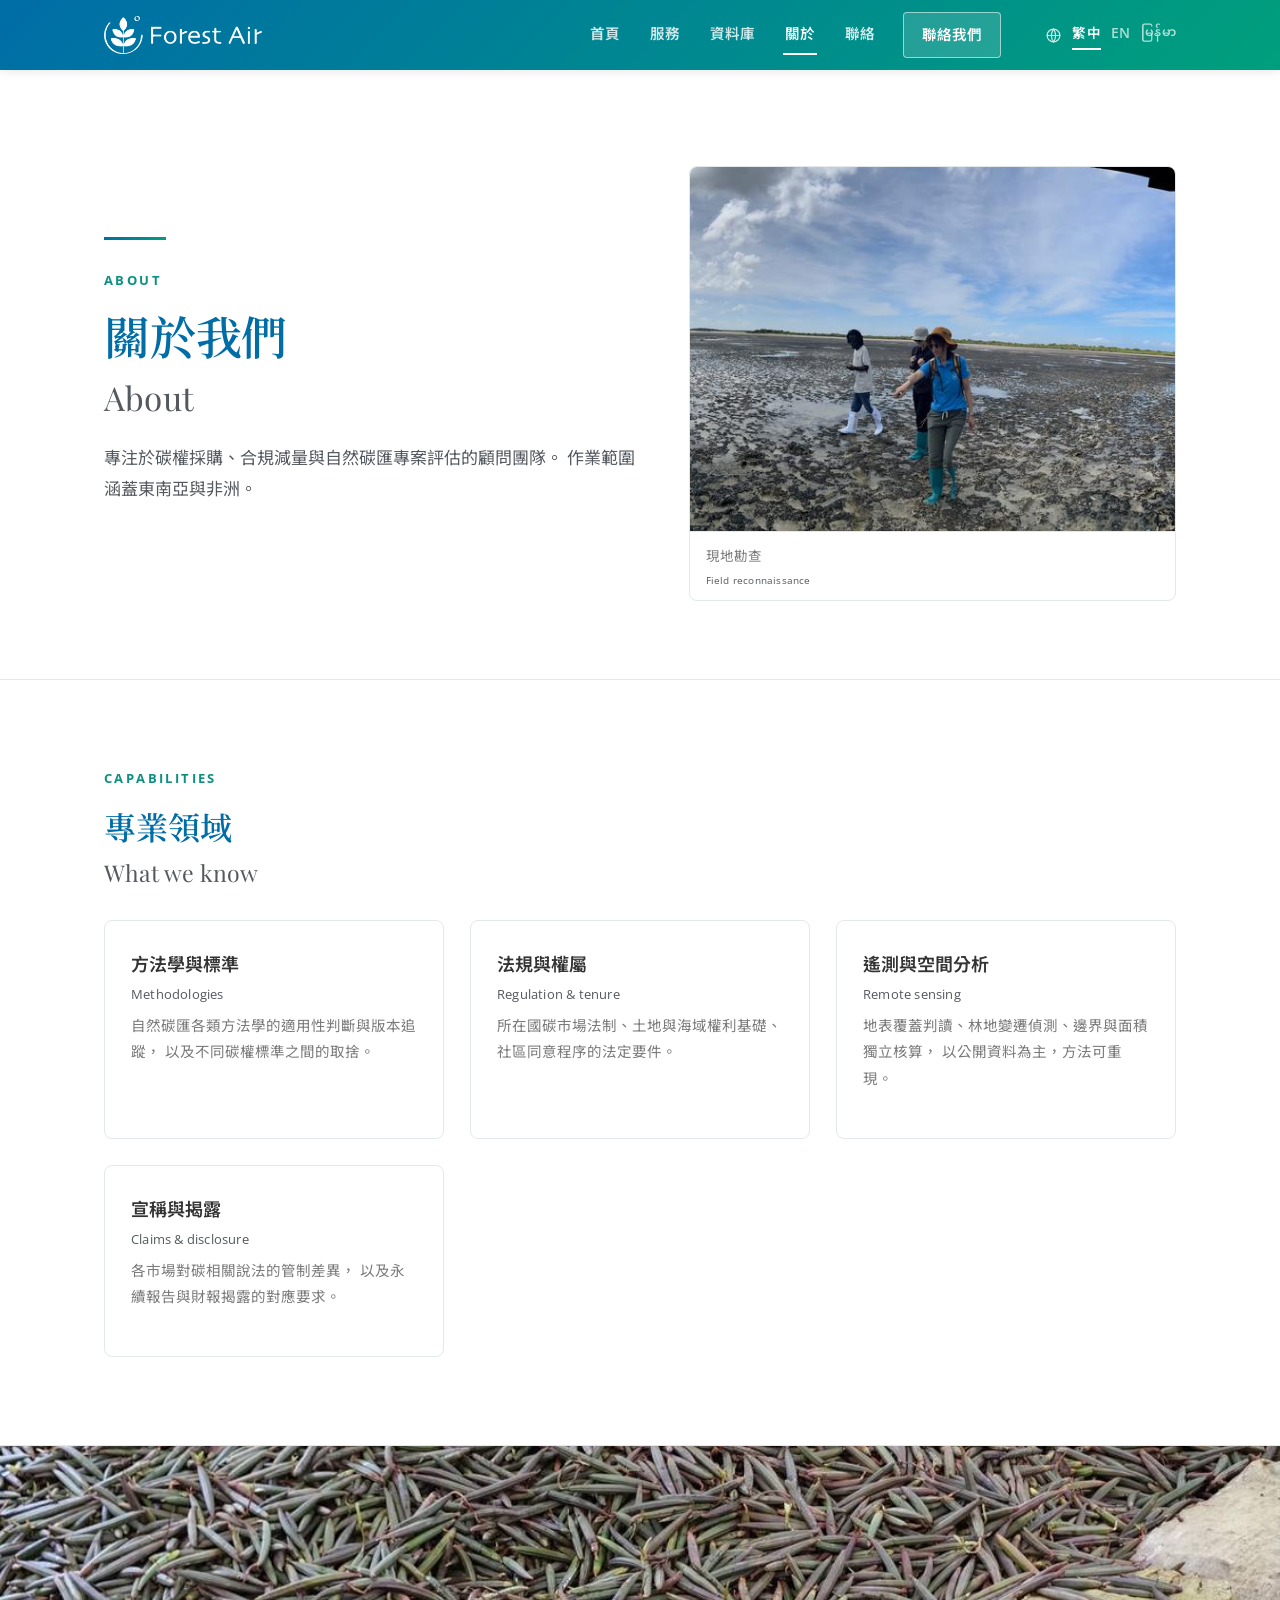
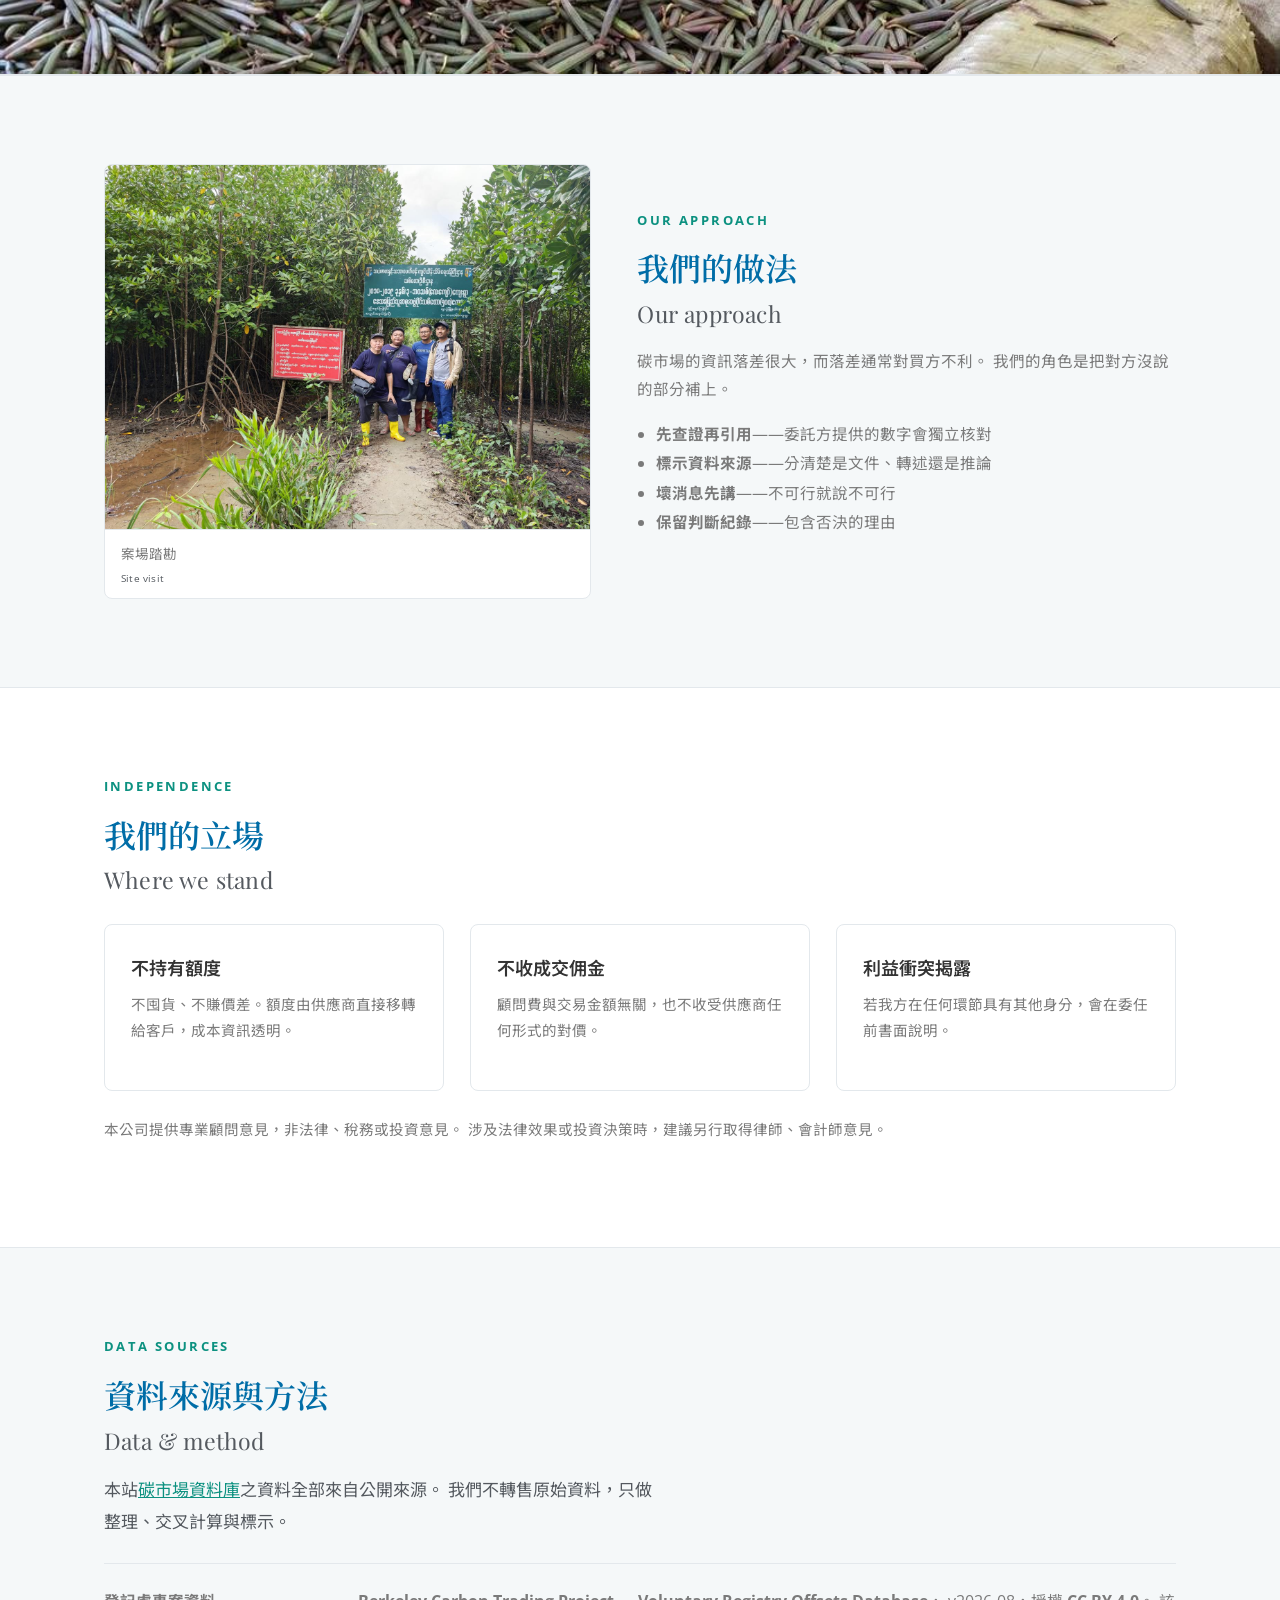
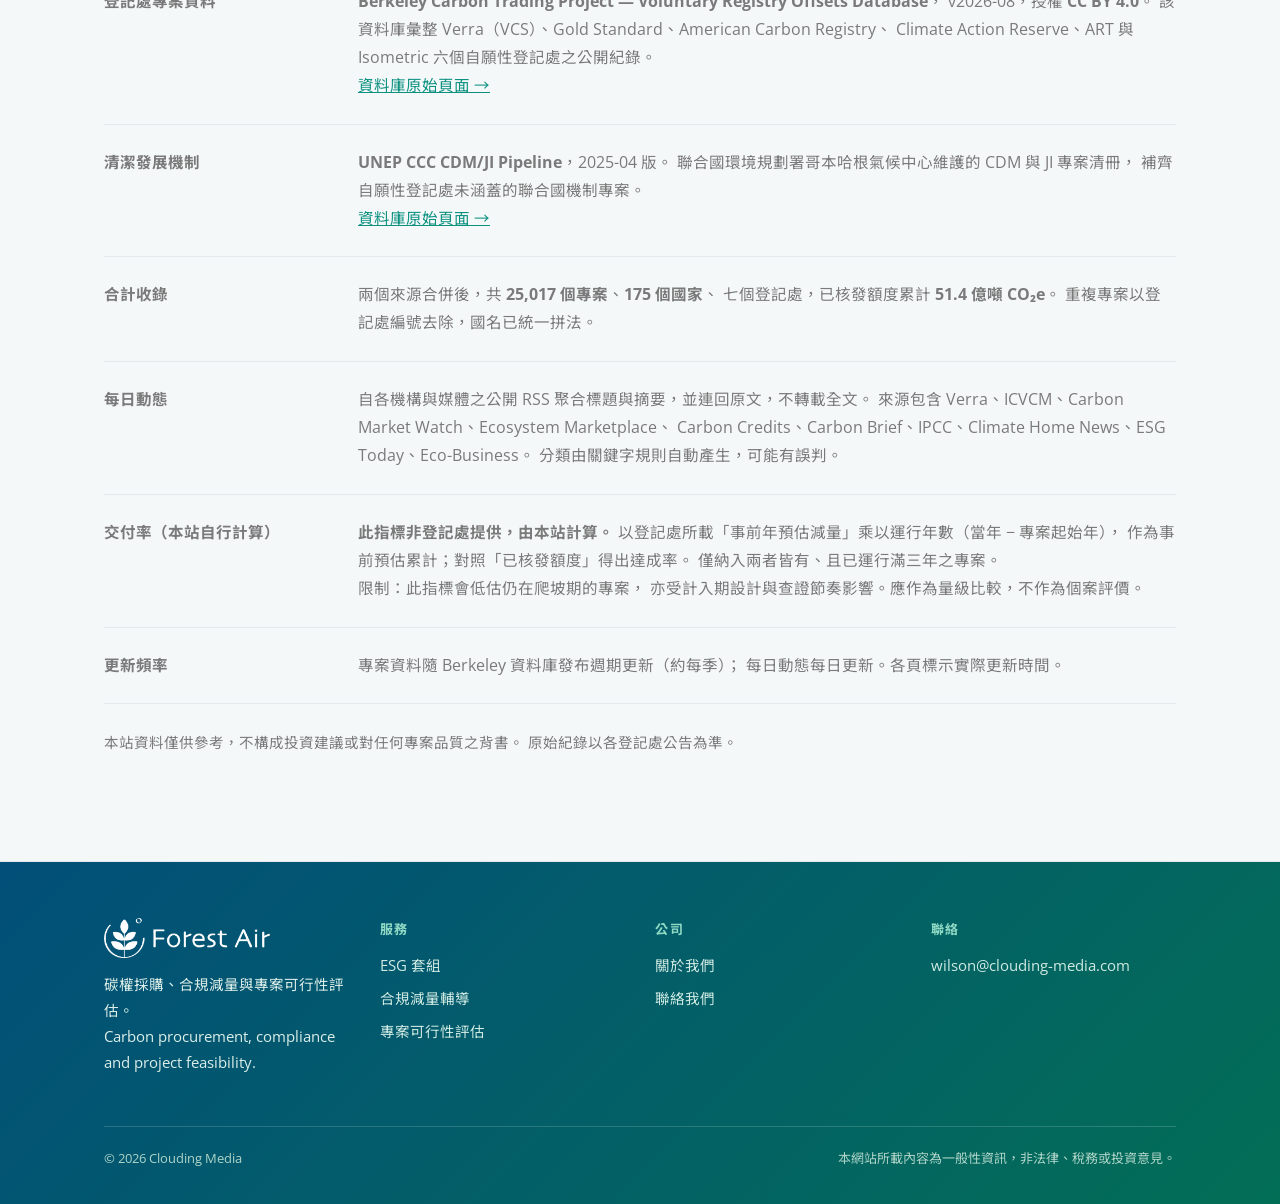
==== about.html @ 7ffb90d6 "靜態頁改為真正的三語，並更正關於頁的過期數字 查核發現：Google 的 .translate.goog 代理實際上沒有翻譯， 只是原樣回傳中文並把 lang 改成 en。原本那顆「翻譯整頁內容」 按" ====
<!DOCTYPE html>
<html lang="zh-Hant">
<head>
<meta charset="utf-8">
<meta name="viewport" content="width=device-width,initial-scale=1">
<title>關於｜Clouding Media</title>
<meta name="description" content="專注於碳權採購、合規減量與自然碳匯專案評估的顧問團隊。">
<link rel="preconnect" href="https://fonts.googleapis.com">
<link rel="preconnect" href="https://fonts.gstatic.com" crossorigin>
<link rel="stylesheet" href="https://fonts.googleapis.com/css2?family=Noto+Sans+Myanmar:wght@400;600;700&family=Playfair+Display:wght@500;600;700&family=Open+Sans:wght@400;600;700&family=Noto+Sans+TC:wght@400;500;700&family=Noto+Serif+TC:wght@600;700&display=swap">
<link rel="icon" href="images/favicon.ico" sizes="any">
<link rel="icon" type="image/png" href="images/icon-32.png" sizes="32x32">
<link rel="apple-touch-icon" href="images/icon-180.png">
<link rel="stylesheet" href="styles.css?v=20261012b">
<script src="pages-i18n.js?v=20261012b"></script>
<script src="lang.js?v=20261012b" defer></script>
</head>
<body>

<header>
<div class="wrap">
  <nav class="nav" id="nav">
    <a class="brand" href="index.html"><img src="images/logo-lockup-white.png" alt="FOREST AIR"></a>
    <button class="burger" onclick="document.getElementById('nav').classList.toggle('open')">選單</button>
    <span class="sp"></span>
    <a class="lk" href="index.html">首頁</a>
    <a class="lk" href="services.html">服務</a>
    <a class="lk" href="data.html">資料庫</a>
    <a class="lk on" href="about.html">關於</a>
    <a class="lk" href="contact.html">聯絡</a>
    <a class="cta" href="contact.html">聯絡我們</a>
    <span class="langbar" id="langbar"></span>
  </nav>
</div>
</header>

<div class="hero">
<div class="wrap">
  <div class="split">
    <div>
      <div class="rule"></div>
      <div class="eyebrow">About</div>
      <h1>關於我們<span class="en">About</span></h1>
      <p class="lead">專注於碳權採購、合規減量與自然碳匯專案評估的顧問團隊。
        作業範圍涵蓋東南亞與非洲。</p>
    </div>
    <figure class="figure">
      <img class="ratio-4x3" src="images/tidal-survey.jpg" alt="潮間帶現地勘查">
      <figcaption>現地勘查<span class="en">Field reconnaissance</span></figcaption>
    </figure>
  </div>
</div>
</div>

<section>
<div class="wrap">
  <div class="eyebrow">Capabilities</div>
  <h2>專業領域<span class="en">What we know</span></h2>

  <div class="grid g2" style="margin-top:30px">
    <div class="card">
      <h3>方法學與標準<span class="en">Methodologies</span></h3>
      <p class="small muted">自然碳匯各類方法學的適用性判斷與版本追蹤，
        以及不同碳權標準之間的取捨。</p>
    </div>
    <div class="card">
      <h3>法規與權屬<span class="en">Regulation &amp; tenure</span></h3>
      <p class="small muted">所在國碳市場法制、土地與海域權利基礎、
        社區同意程序的法定要件。</p>
    </div>
    <div class="card">
      <h3>遙測與空間分析<span class="en">Remote sensing</span></h3>
      <p class="small muted">地表覆蓋判讀、林地變遷偵測、邊界與面積獨立核算，
        以公開資料為主，方法可重現。</p>
    </div>
    <div class="card">
      <h3>宣稱與揭露<span class="en">Claims &amp; disclosure</span></h3>
      <p class="small muted">各市場對碳相關說法的管制差異，
        以及永續報告與財報揭露的對應要求。</p>
    </div>
  </div>
</div>
</section>

<div class="band"><img src="images/drying.jpg" alt="種苗整理"></div>

<section class="alt">
<div class="wrap">
  <div class="split rev">
    <figure class="figure">
      <img class="ratio-4x3" src="images/site-team.jpg" alt="案場踏勘">
      <figcaption>案場踏勘<span class="en">Site visit</span></figcaption>
    </figure>
    <div>
      <div class="eyebrow">Our approach</div>
      <h2>我們的做法<span class="en">Our approach</span></h2>
      <p>碳市場的資訊落差很大，而落差通常對買方不利。
        我們的角色是把對方沒說的部分補上。</p>
      <ul style="color:var(--muted);font-size:15.5px;padding-left:19px;line-height:1.9">
        <li><b>先查證再引用</b>——委託方提供的數字會獨立核對</li>
        <li><b>標示資料來源</b>——分清楚是文件、轉述還是推論</li>
        <li><b>壞消息先講</b>——不可行就說不可行</li>
        <li><b>保留判斷紀錄</b>——包含否決的理由</li>
      </ul>
    </div>
  </div>
</div>
</section>

<section>
<div class="wrap">
  <div class="eyebrow">Independence</div>
  <h2>我們的立場<span class="en">Where we stand</span></h2>
  <div class="grid g3" style="margin-top:26px">
    <div class="card">
      <h3>不持有額度</h3>
      <p class="small muted">不囤貨、不賺價差。額度由供應商直接移轉給客戶，成本資訊透明。</p>
    </div>
    <div class="card">
      <h3>不收成交佣金</h3>
      <p class="small muted">顧問費與交易金額無關，也不收受供應商任何形式的對價。</p>
    </div>
    <div class="card">
      <h3>利益衝突揭露</h3>
      <p class="small muted">若我方在任何環節具有其他身分，會在委任前書面說明。</p>
    </div>
  </div>

  <p class="small muted" style="margin-top:26px">
    本公司提供專業顧問意見，非法律、稅務或投資意見。
    涉及法律效果或投資決策時，建議另行取得律師、會計師意見。</p>
</div>
</section>

<section class="alt">
<div class="wrap">
  <div class="eyebrow">Data sources</div>
  <h2>資料來源與方法<span class="en">Data &amp; method</span></h2>
  <p class="lead">本站<a href="data.html" style="color:var(--accent)">碳市場資料庫</a>之資料全部來自公開來源。
    我們不轉售原始資料，只做整理、交叉計算與標示。</p>

  <div class="rows">
    <div class="row">
      <div class="t">登記處專案資料</div>
      <div class="d">
        <strong>Berkeley Carbon Trading Project — Voluntary Registry Offsets Database</strong>，
        v2026-08，授權 <strong>CC BY 4.0</strong>。
        該資料庫彙整 Verra（VCS）、Gold Standard、American Carbon Registry、
        Climate Action Reserve、ART 與 Isometric 六個自願性登記處之公開紀錄。
        <br><a href="https://gspp.berkeley.edu/research-and-impact/centers/cepp/projects/berkeley-carbon-trading-project/offsets-database"
          target="_blank" rel="noopener" style="color:var(--accent)">資料庫原始頁面 →</a>
      </div>
    </div>
    <div class="row">
      <div class="t">清潔發展機制</div>
      <div class="d">
        <strong>UNEP CCC CDM/JI Pipeline</strong>，2025-04 版。
        聯合國環境規劃署哥本哈根氣候中心維護的 CDM 與 JI 專案清冊，
        補齊自願性登記處未涵蓋的聯合國機制專案。
        <br><a href="https://unepccc.org/cdm-ji-pipeline/"
          target="_blank" rel="noopener" style="color:var(--accent)">資料庫原始頁面 →</a>
      </div>
    </div>
    <div class="row">
      <div class="t">合計收錄</div>
      <div class="d">
        兩個來源合併後，共 <strong>25,017 個專案</strong>、<strong>175 個國家</strong>、
        七個登記處，已核發額度累計 <strong>51.4 億噸 CO₂e</strong>。
        重複專案以登記處編號去除，國名已統一拼法。
      </div>
    </div>
    <div class="row">
      <div class="t">每日動態</div>
      <div class="d">
        自各機構與媒體之公開 RSS 聚合標題與摘要，並連回原文，不轉載全文。
        來源包含 Verra、ICVCM、Carbon Market Watch、Ecosystem Marketplace、
        Carbon Credits、Carbon Brief、IPCC、Climate Home News、ESG Today、Eco-Business。
        分類由關鍵字規則自動產生，可能有誤判。
      </div>
    </div>
    <div class="row">
      <div class="t">交付率（本站自行計算）</div>
      <div class="d">
        <strong>此指標非登記處提供，由本站計算。</strong>
        以登記處所載「事前年預估減量」乘以運行年數（當年 − 專案起始年），
        作為事前預估累計；對照「已核發額度」得出達成率。
        僅納入兩者皆有、且已運行滿三年之專案。
        <br><span class="muted">限制：此指標會低估仍在爬坡期的專案，
        亦受計入期設計與查證節奏影響。應作為量級比較，不作為個案評價。</span>
      </div>
    </div>
    <div class="row">
      <div class="t">更新頻率</div>
      <div class="d">
        專案資料隨 Berkeley 資料庫發布週期更新（約每季）；
        每日動態每日更新。各頁標示實際更新時間。
      </div>
    </div>
  </div>

  <p class="small muted" style="margin-top:26px">
    本站資料僅供參考，不構成投資建議或對任何專案品質之背書。
    原始紀錄以各登記處公告為準。
  </p>
</div>
</section>

<footer>
<div class="wrap">
  <div class="ft">
    <div>
      <img class="ftlogo" src="images/logo-lockup-white.png" alt="FOREST AIR">
      <p>碳權採購、合規減量與專案可行性評估。<br>
        <span class="small">Carbon procurement, compliance and project feasibility.</span></p>
    </div>
    <div>
      <h4>服務</h4>
      <ul>
        <li><a href="services.html#esg">ESG 套組</a></li>
        <li><a href="services.html#compliance">合規減量輔導</a></li>
        <li><a href="services.html#feasibility">專案可行性評估</a></li>
      </ul>
    </div>
    <div>
      <h4>公司</h4>
      <ul>
        <li><a href="about.html">關於我們</a></li>
        <li><a href="contact.html">聯絡我們</a></li>
      </ul>
    </div>
    <div>
      <h4>聯絡</h4>
      <ul><li><a href="mailto:wilson@clouding-media.com">wilson@clouding-media.com</a></li></ul>
    </div>
  </div>
  <div class="copy">
    <span>© 2026 Clouding Media</span><span class="sp"></span>
    <span>本網站所載內容為一般性資訊，非法律、稅務或投資意見。</span>
  </div>
</div>
</footer>

</body>
</html>
---- styles.css ----
/* Clouding Media — 碳權與永續顧問
   視覺與 afallo2.com 對齊：#006DA7 藍 → #009F7C 綠的 135° 漸層、
   Playfair Display 標題、Open Sans ＋ 思源黑體內文。 */

:root{
  --brand:#006DA7;        /* 主色・標題與連結 */
  --brand2:#009F7C;       /* 漸層終點 */
  --grad:linear-gradient(135deg,#006DA7 0%,#009F7C 100%);
  --grad-dk:linear-gradient(135deg,#024f79 0%,#036e56 100%);
  --accent:#0C9180;       /* 輔色・眉標與線條 */
  --accent-soft:#e8f4f1;
  --ink:#333333;          /* 小標與數據 */
  --navy:#006DA7;         /* 沿用舊名，指向主色 */
  --muted:#7A7A7A;        /* 內文 */
  --sec:#54595F;
  --paper:#ffffff;
  --sand:#f5f8f9;
  --line:#e3e8ec;
  --warn:#9a6a1b;
  --warn-soft:#fdf6e6;
  --max:1120px;
  --serif:"Playfair Display","Noto Serif TC","Songti TC",Georgia,serif;
  --sans:"Open Sans","Noto Sans TC","PingFang TC","Microsoft JhengHei",system-ui,-apple-system,sans-serif;
}
@media (prefers-color-scheme:dark){
  :root:not([data-theme="light"]){
    --brand:#5bb5e0; --brand2:#4fc9a6; --accent:#5fc3b0; --accent-soft:#12302b;
    --ink:#e9eef3; --navy:#5bb5e0; --muted:#9aa7b1; --sec:#b4bcc3;
    --paper:#111820; --sand:#0c1117; --line:#253040;
    --warn:#d4a44a; --warn-soft:#2a2213;
  }
}
*{box-sizing:border-box}
html{scroll-behavior:smooth}
body{
  margin:0; background:var(--paper); color:var(--muted);
  font-family:var(--sans); font-size:15.5px; line-height:1.8;
  -webkit-font-smoothing:antialiased;
}
.wrap{max-width:var(--max);margin:0 auto;padding:0 24px}
a{color:inherit}

/* ── 頁首 ── */
header{
  position:sticky;top:0;z-index:50;background:var(--grad);
  box-shadow:0 1px 10px rgba(0,0,0,.10);
}
.nav{display:flex;align-items:center;gap:26px;height:70px}
/* 只有間隔元件可伸縮，其餘不得被擠壓 */
.nav>*{flex:0 0 auto}
.nav .sp{flex:1 1 0;min-width:0}
.brand{display:inline-flex;align-items:center;gap:9px;
  font-family:var(--serif);font-size:20px;font-weight:600;letter-spacing:1.2px;
  text-decoration:none;color:#fff;white-space:nowrap}
.brand img{height:38px;width:auto;display:block}
@media(max-width:480px){.brand img{height:32px}}
.ftlogo{height:40px;width:auto;display:block;margin-bottom:14px}
.brand span{color:#9ff0d8}
.nav a.lk{text-decoration:none;color:rgba(255,255,255,.82);font-size:14.5px;font-weight:600;
  padding:6px 2px;border-bottom:2px solid transparent;white-space:nowrap}
.nav a.lk:hover,.nav a.lk.on{color:#fff;border-bottom-color:#fff}
.cta{display:inline-block;background:var(--grad);border:1px solid transparent;
  color:#fff!important;text-decoration:none;
  padding:9px 18px;border-radius:4px;font-size:14.5px;font-weight:600;white-space:nowrap}
.cta:hover{filter:brightness(1.1)}
/* 頁首內的 CTA 疊在漸層上，改白色外框 */
header .cta{background:rgba(255,255,255,.14);border-color:rgba(255,255,255,.55)}
header .cta:hover{background:#fff;color:var(--brand)!important;border-color:#fff;filter:none}
/* ── 語系 ── */
html[lang="en"] .en{display:none}       /* 英文版主文已是英文，副標會重複 */
html[lang="my"] body,html[lang="my"] h1,html[lang="my"] h2,html[lang="my"] h3{
  font-family:"Noto Sans Myanmar","Myanmar Text","Padauk",var(--sans);line-height:1.95}
html[lang="my"] .lead{line-height:2}

/* ── 語系切換（全站共用） ── */
.langbar{display:inline-flex;align-items:center;gap:10px;margin-left:18px;color:#fff}
.langbar svg{width:17px;height:17px;opacity:.8;flex:0 0 auto}
.langbar button{background:none;border:none;padding:3px 0;cursor:pointer;
  font-family:var(--sans);font-size:13.5px;font-weight:600;letter-spacing:.4px;
  color:rgba(255,255,255,.68);line-height:1.6;border-bottom:2px solid transparent}
.langbar button:hover{color:#fff}
.langbar button.on{color:#fff;border-bottom-color:#fff}
.langbar button[lang="my"]{font-family:"Noto Sans Myanmar","Myanmar Text","Padauk",var(--sans);
  font-size:12.5px;line-height:1.9}
@media(max-width:900px){
  .nav.open .langbar{width:100%;margin:12px 0 0;padding-top:12px;
    border-top:1px solid rgba(255,255,255,.22)}
  .nav:not(.open) .langbar{display:none}
}
.burger{display:none;background:none;border:1px solid rgba(255,255,255,.5);border-radius:4px;
  padding:7px 10px;cursor:pointer;color:#fff;font-size:15px}
@media(max-width:900px){
  .nav .lk,.nav .cta{display:none}
  .burger{display:block}
  .nav.open{height:auto;flex-wrap:wrap;padding-bottom:16px}
  .nav.open .lk,.nav.open .cta{display:block;width:100%;padding:11px 0;border-bottom:1px solid rgba(255,255,255,.22)}
  .nav.open .cta{text-align:center;border-radius:4px;margin-top:10px;border:none}
}

/* ── 區塊 ── */
section{padding:88px 0}
section.tight{padding:60px 0}
section.alt{background:var(--sand);border-block:1px solid var(--line)}
.eyebrow{font-size:12.5px;letter-spacing:2.4px;text-transform:uppercase;
  color:var(--accent);font-weight:700;margin-bottom:14px}
h1{font-family:var(--serif);font-size:clamp(29px,4.6vw,46px);line-height:1.32;color:var(--brand);
  margin:0 0 18px;font-weight:600;letter-spacing:-.2px}
h2{font-family:var(--serif);font-size:clamp(23px,3.2vw,32px);line-height:1.4;color:var(--brand);
  margin:0 0 16px;font-weight:600}
h3{font-size:18px;margin:0 0 9px;font-weight:600;line-height:1.55;color:var(--ink)}
.lead{font-size:17px;color:var(--sec);max-width:56ch;margin:0 0 26px;line-height:1.85}
.en{display:block;font-size:.72em;color:var(--sec);font-weight:400;
  letter-spacing:.2px;margin-top:5px;line-height:1.55}
p{margin:0 0 16px}
.muted{color:var(--muted)}
.small{font-size:14.5px}

/* ── 首屏 ── */
.hero{padding:96px 0 78px;background:var(--paper);border-bottom:1px solid var(--line)}
.hero .rule{width:62px;height:3px;background:var(--grad);margin:0 0 30px}
.hero-actions{display:flex;gap:12px;flex-wrap:wrap;margin-top:8px}
.btn2{display:inline-block;text-decoration:none;padding:9px 18px;border-radius:4px;
  border:1px solid var(--line);font-size:14.5px;font-weight:600;color:var(--sec)}
.btn2:hover{border-color:var(--brand);color:var(--brand)}

/* ── 格線 ── */
.grid{display:grid;gap:26px}
.g2{grid-template-columns:repeat(auto-fit,minmax(300px,1fr))}
.g3{grid-template-columns:repeat(auto-fit,minmax(272px,1fr))}
.g4{grid-template-columns:repeat(auto-fit,minmax(210px,1fr))}

.card{background:var(--paper);border:1px solid var(--line);border-radius:8px;padding:30px 26px;
  transition:box-shadow .18s,border-color .18s}
.card:hover{box-shadow:0 4px 18px rgba(0,109,167,.09);border-color:#cfe0e9}
section.alt .card{background:var(--paper)}
.card .no{font-family:var(--serif);font-size:13px;color:var(--brand);
  font-weight:700;letter-spacing:1.4px;margin-bottom:10px}
.card ul{margin:14px 0 0;padding-left:19px;font-size:15px;color:var(--muted)}
.card ul li{margin-bottom:7px}

.stat{border-left:3px solid var(--brand);padding-left:18px}
.stat .v{font-family:var(--serif);font-size:30px;font-weight:600;line-height:1.2;color:var(--brand)}
.stat .k{font-size:14px;color:var(--muted);margin-top:4px}

/* ── 清單 ── */
.rows{border-top:1px solid var(--line)}
.row{display:grid;grid-template-columns:minmax(150px,230px) 1fr;gap:24px;
  padding:24px 0;border-bottom:1px solid var(--line)}
@media(max-width:700px){.row{grid-template-columns:1fr;gap:8px}}
.row .t{font-weight:700}
.row .d{color:var(--muted);font-size:15.5px}

/* ── 引言／原則 ── */
.quote{border-left:3px solid var(--accent);padding:4px 0 4px 22px;color:var(--sec);
  font-family:var(--serif);font-size:20px;line-height:1.75;max-width:62ch}
.notebox{background:var(--warn-soft);border-left:3px solid var(--warn);
  padding:18px 22px;border-radius:0 6px 6px 0;font-size:15.5px}

/* ── 頁尾 ── */
footer{background:var(--grad-dk);color:#fff;padding:56px 0 34px;margin-top:0}
footer a{color:#cfeae2;text-decoration:none}
footer a:hover{color:#fff;text-decoration:underline}
footer .ft{display:grid;gap:30px;grid-template-columns:repeat(auto-fit,minmax(220px,1fr))}
footer h4{font-size:13px;letter-spacing:1.6px;text-transform:uppercase;
  margin:0 0 12px;color:#8fd9c4;font-weight:700}
footer p,footer li{color:#dceee8;font-size:14.5px}
footer ul{list-style:none;margin:0;padding:0}
footer li{margin-bottom:7px}
.copy{margin-top:34px;padding-top:20px;border-top:1px solid rgba(255,255,255,.16);
  font-size:13px;color:#aed4c8;display:flex;gap:14px;flex-wrap:wrap}
.copy .sp{flex:1}

@media(max-width:700px){
  section{padding:62px 0}
  .hero{padding:72px 0 58px}
  .card{padding:24px 20px}
}

/* ── 影像 ── */
.figure{margin:0;border-radius:8px;overflow:hidden;border:1px solid var(--line);background:var(--paper)}
.figure img{display:block;width:100%;height:100%;object-fit:cover}
.figure figcaption{padding:12px 16px;font-size:13.5px;color:var(--muted);border-top:1px solid var(--line)}
.figure.vid{max-width:900px}
.figure.vid video{display:block;width:100%;height:auto;aspect-ratio:16/9;background:#000;object-fit:cover}
.split{display:grid;grid-template-columns:1.05fr .95fr;gap:46px;align-items:center}
.split.rev{grid-template-columns:.95fr 1.05fr}
@media(max-width:860px){.split,.split.rev{grid-template-columns:1fr;gap:28px}}
.band{height:230px;overflow:hidden;border-block:1px solid var(--line)}
.band img{width:100%;height:100%;object-fit:cover;display:block}
@media(max-width:700px){.band{height:150px}}
.ratio-4x3{aspect-ratio:4/3}
.ratio-3x4{aspect-ratio:3/4}
.imgrow{display:grid;grid-template-columns:repeat(auto-fit,minmax(230px,1fr));gap:18px}
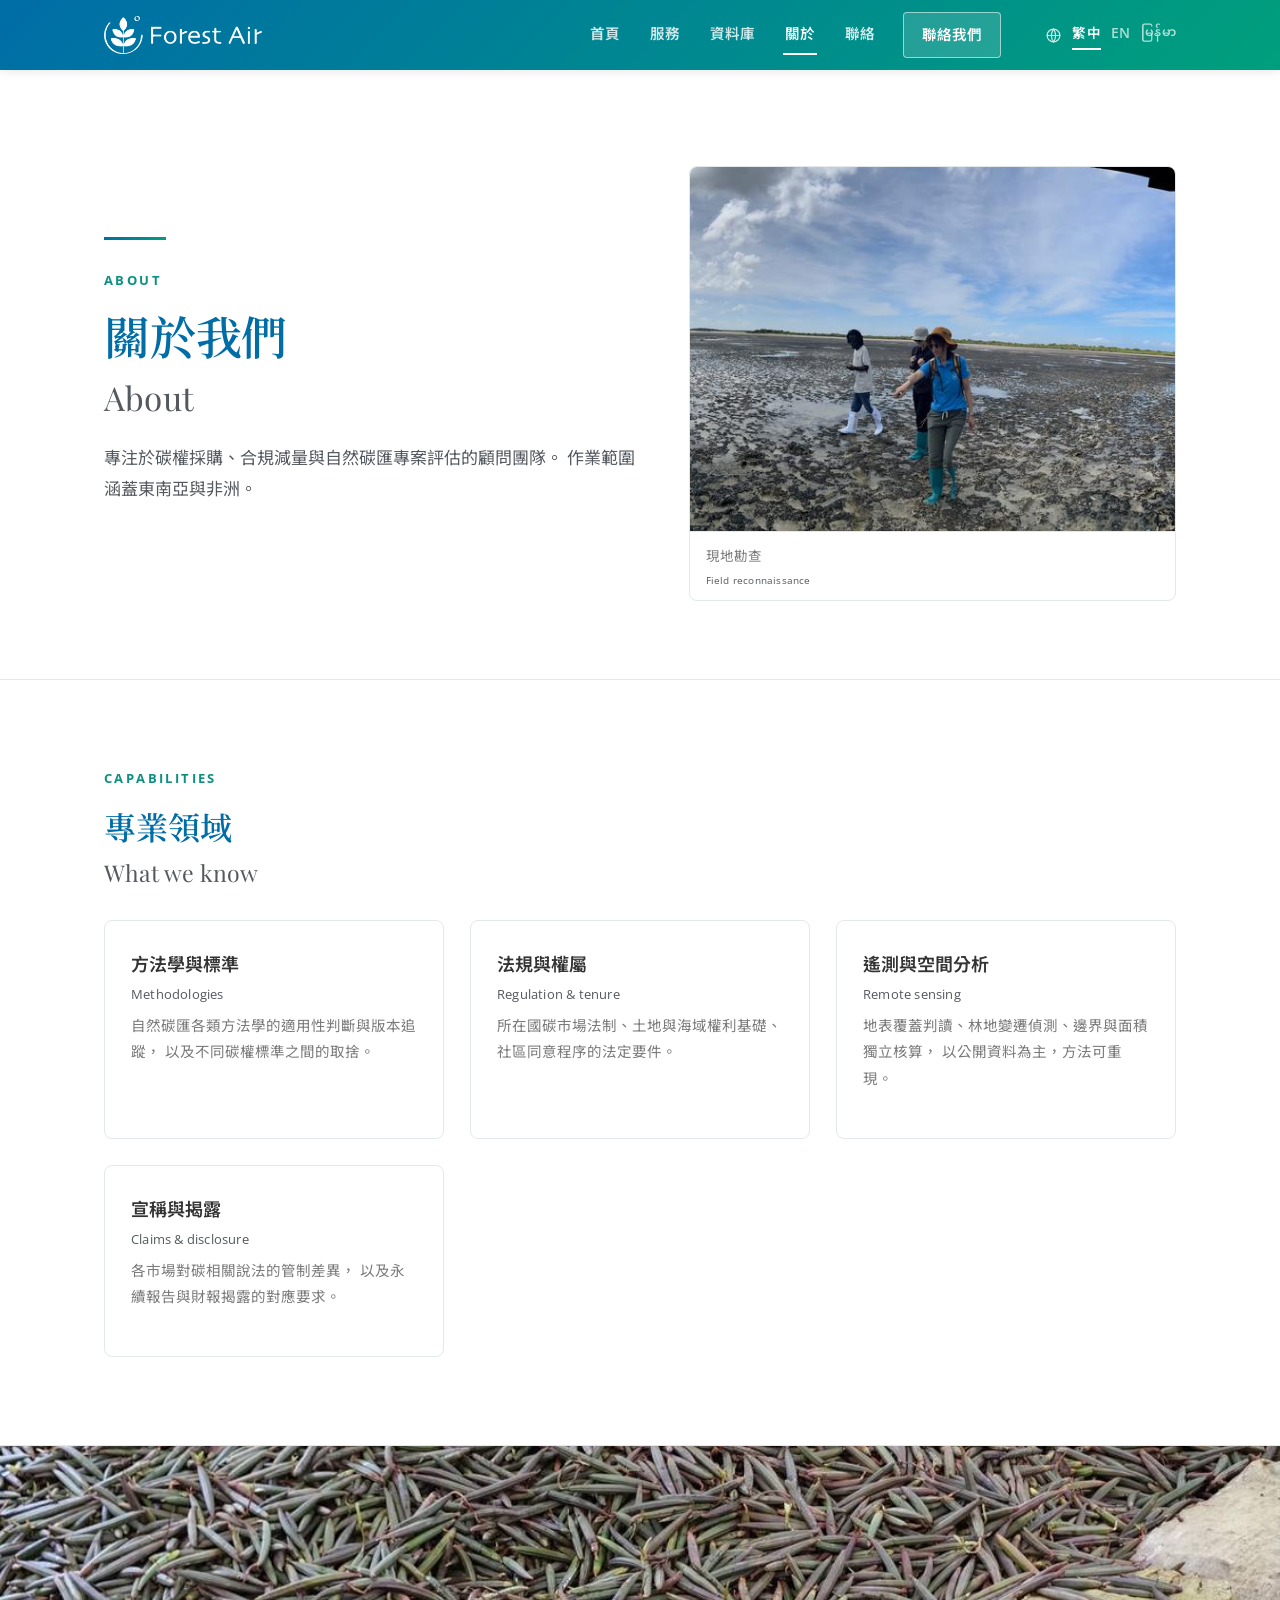
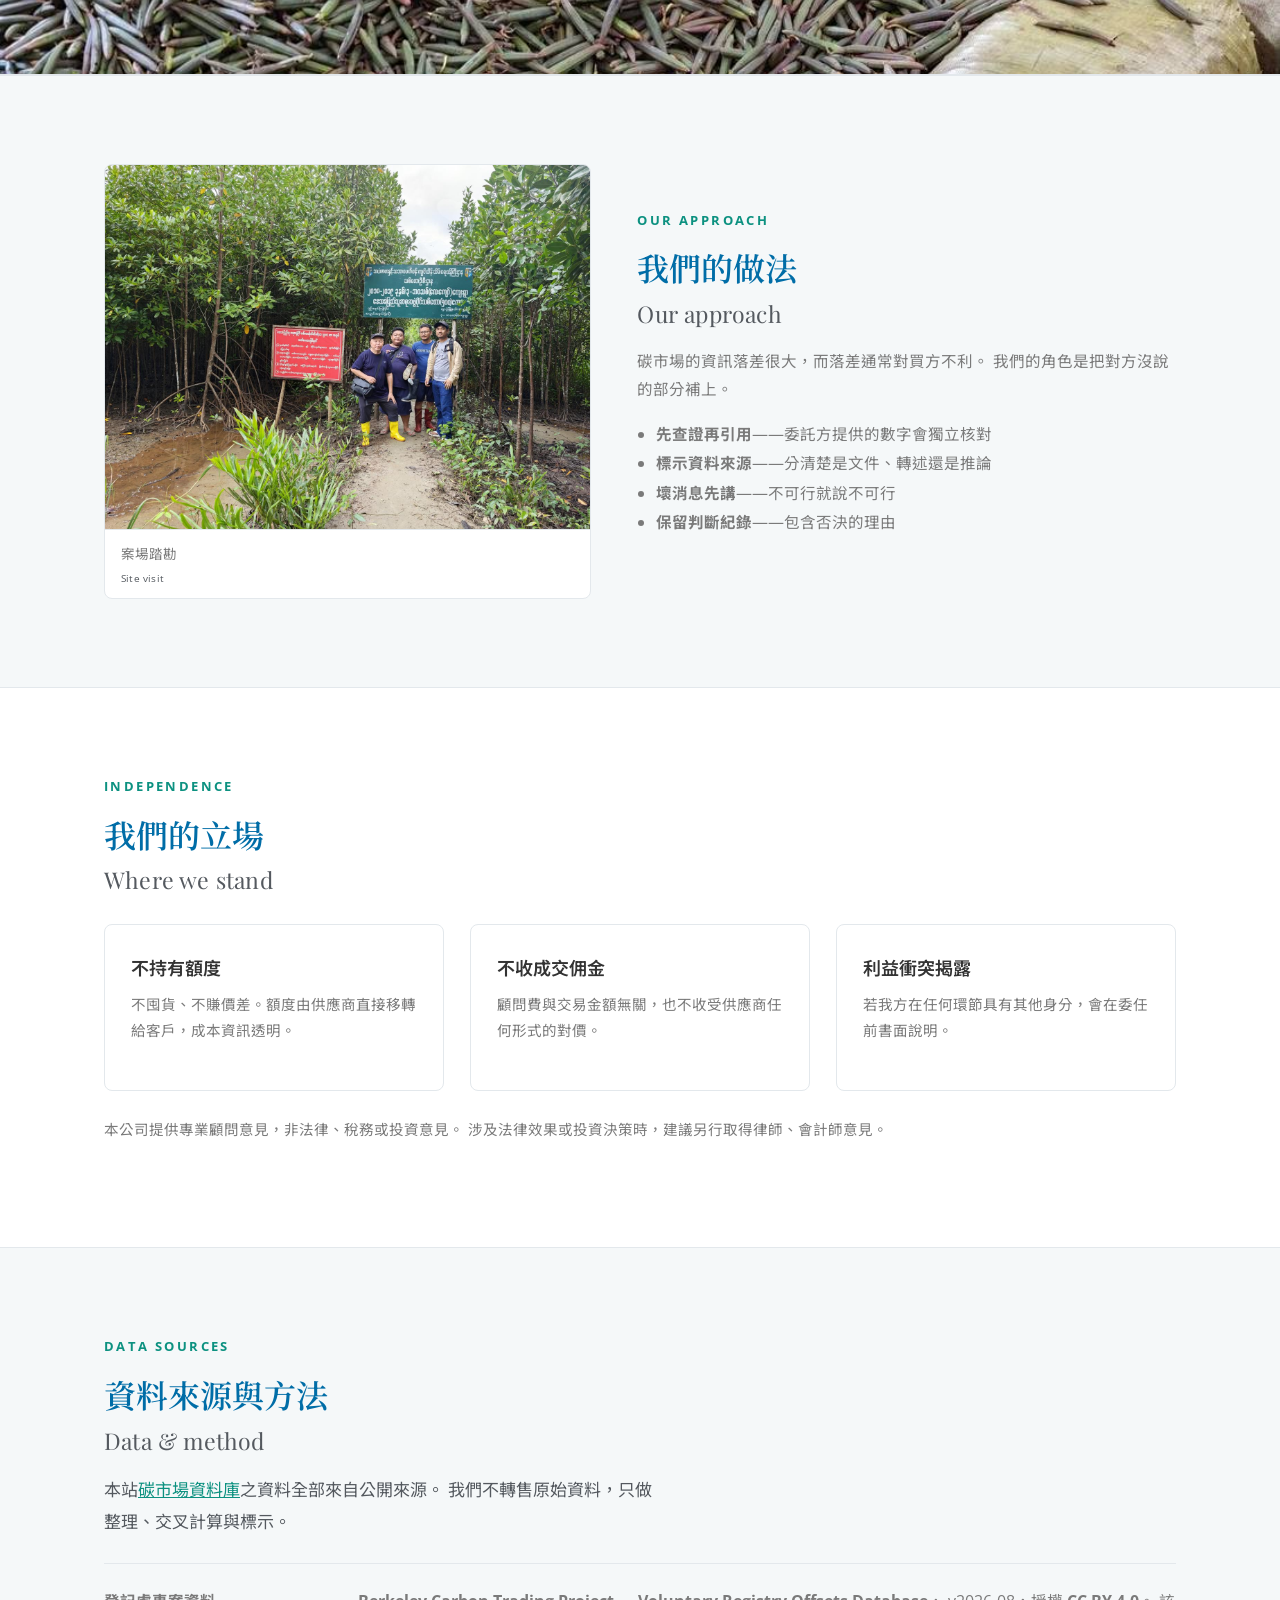
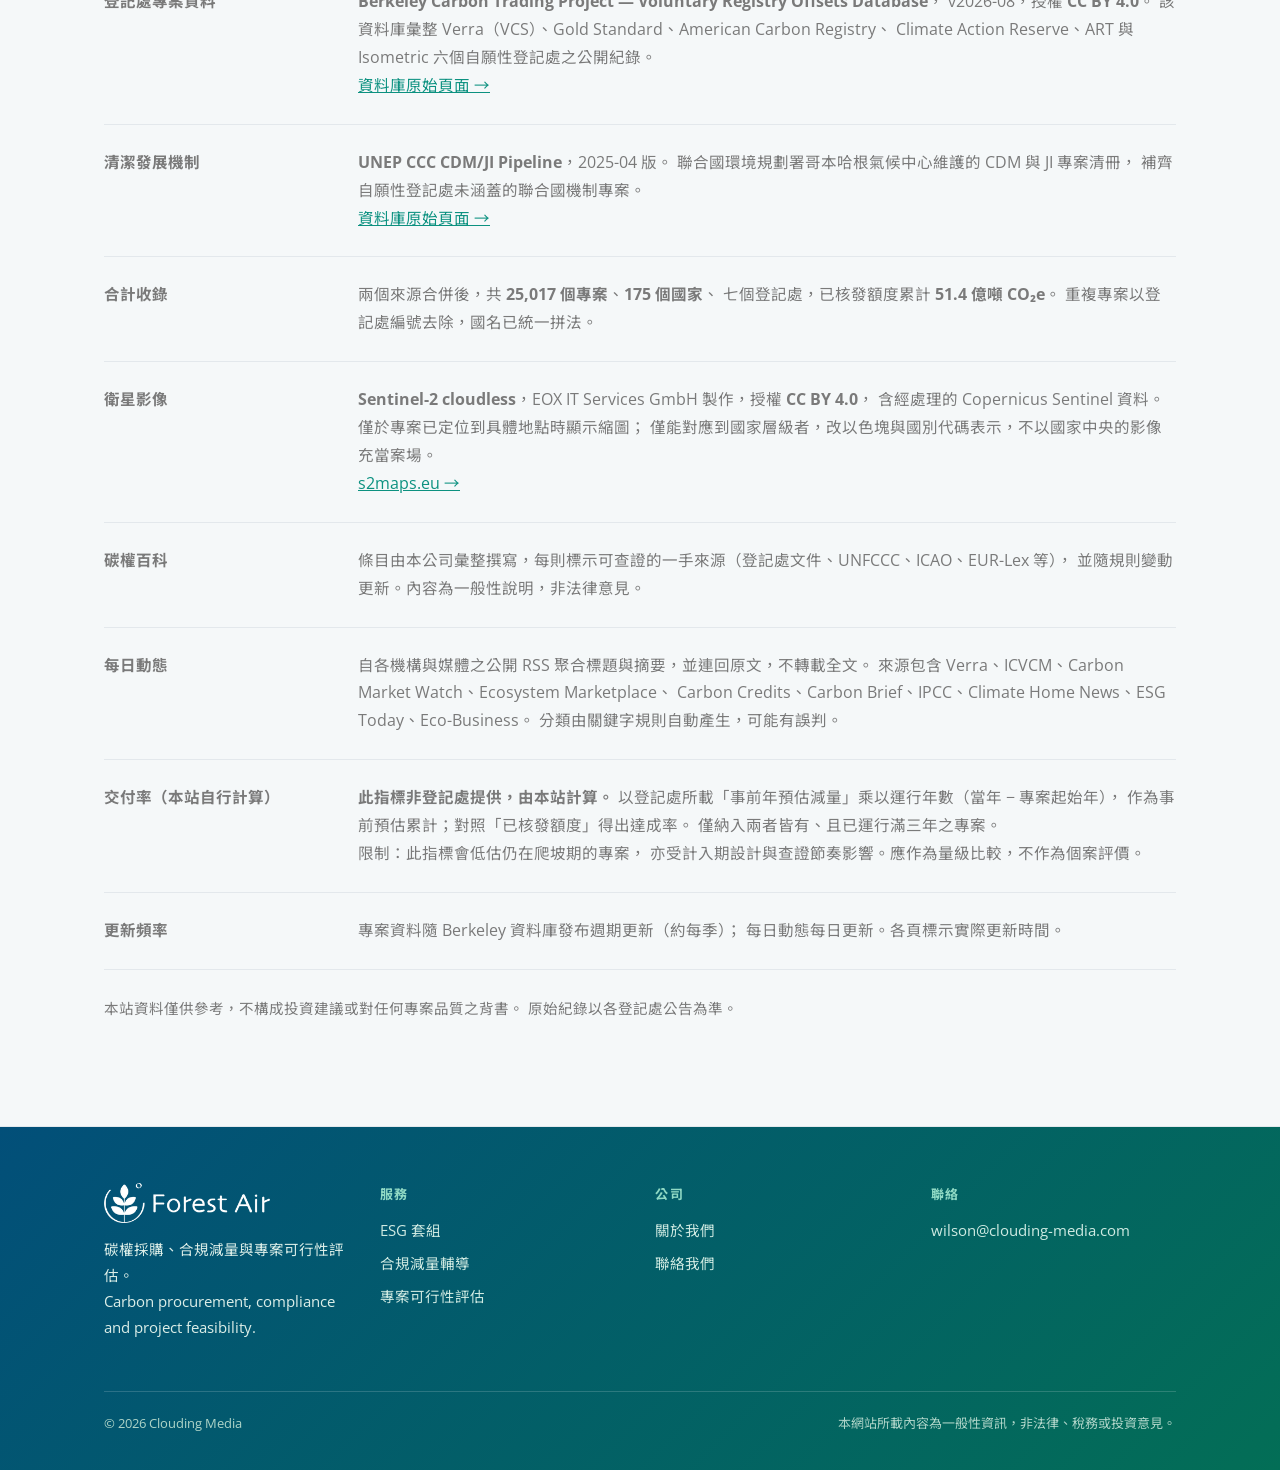
==== commit 37eb55a8: "新增碳權百科；專案卡改為橫式並加上衛星縮圖、國旗與狀態 碳權百科 - 27 則條目，分核心概念／標準與方法學／政策與法規／專案類型／   流程與角色／市場與完整性六類，中英雙語，每則標示一手來源 - " ====
--- a/about.html
+++ b/about.html
@@ -170,6 +170,22 @@
       </div>
     </div>
     <div class="row">
+      <div class="t">衛星影像</div>
+      <div class="d">
+        <strong>Sentinel-2 cloudless</strong>，EOX IT Services GmbH 製作，授權 <strong>CC BY 4.0</strong>，
+        含經處理的 Copernicus Sentinel 資料。僅於專案已定位到具體地點時顯示縮圖；
+        僅能對應到國家層級者，改以色塊與國別代碼表示，不以國家中央的影像充當案場。
+        <br><a href="https://s2maps.eu/" target="_blank" rel="noopener" style="color:var(--accent)">s2maps.eu →</a>
+      </div>
+    </div>
+    <div class="row">
+      <div class="t">碳權百科</div>
+      <div class="d">
+        條目由本公司彙整撰寫，每則標示可查證的一手來源（登記處文件、UNFCCC、ICAO、EUR-Lex 等），
+        並隨規則變動更新。內容為一般性說明，非法律意見。
+      </div>
+    </div>
+    <div class="row">
       <div class="t">每日動態</div>
       <div class="d">
         自各機構與媒體之公開 RSS 聚合標題與摘要，並連回原文，不轉載全文。
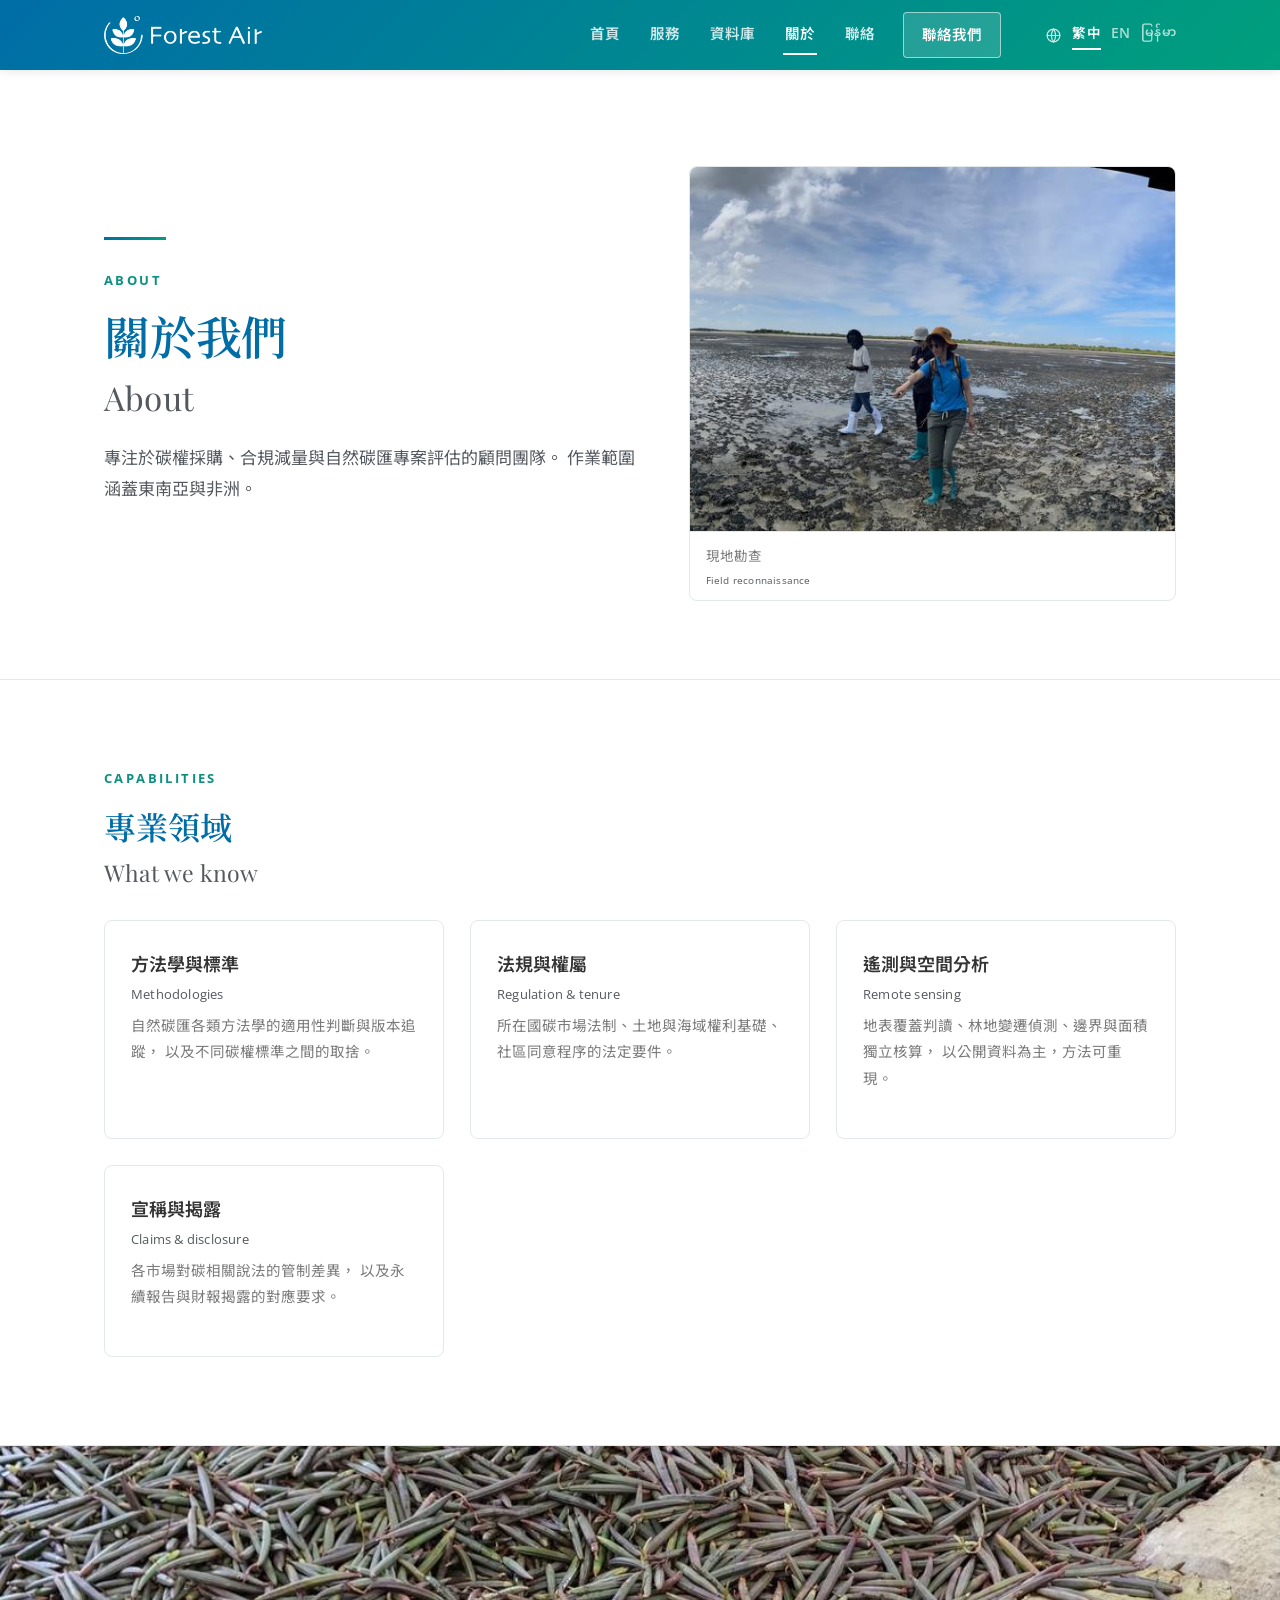
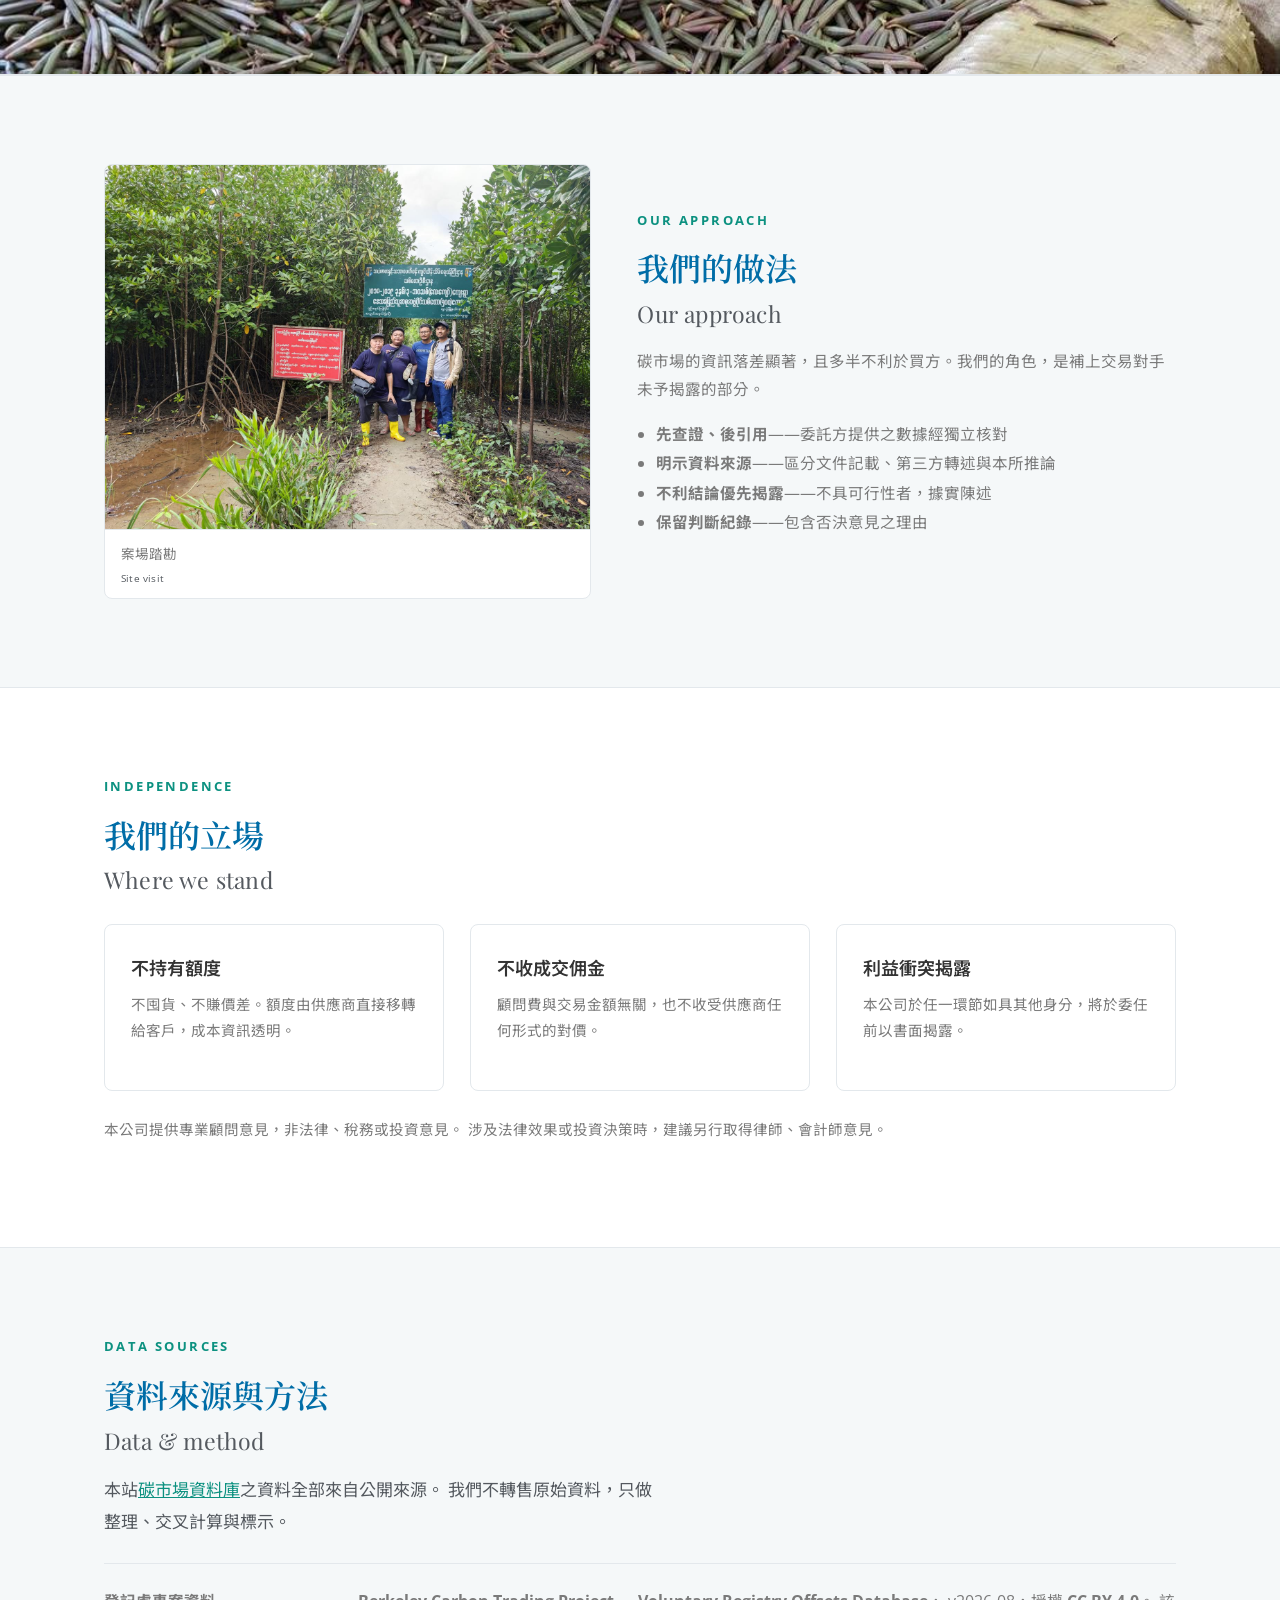
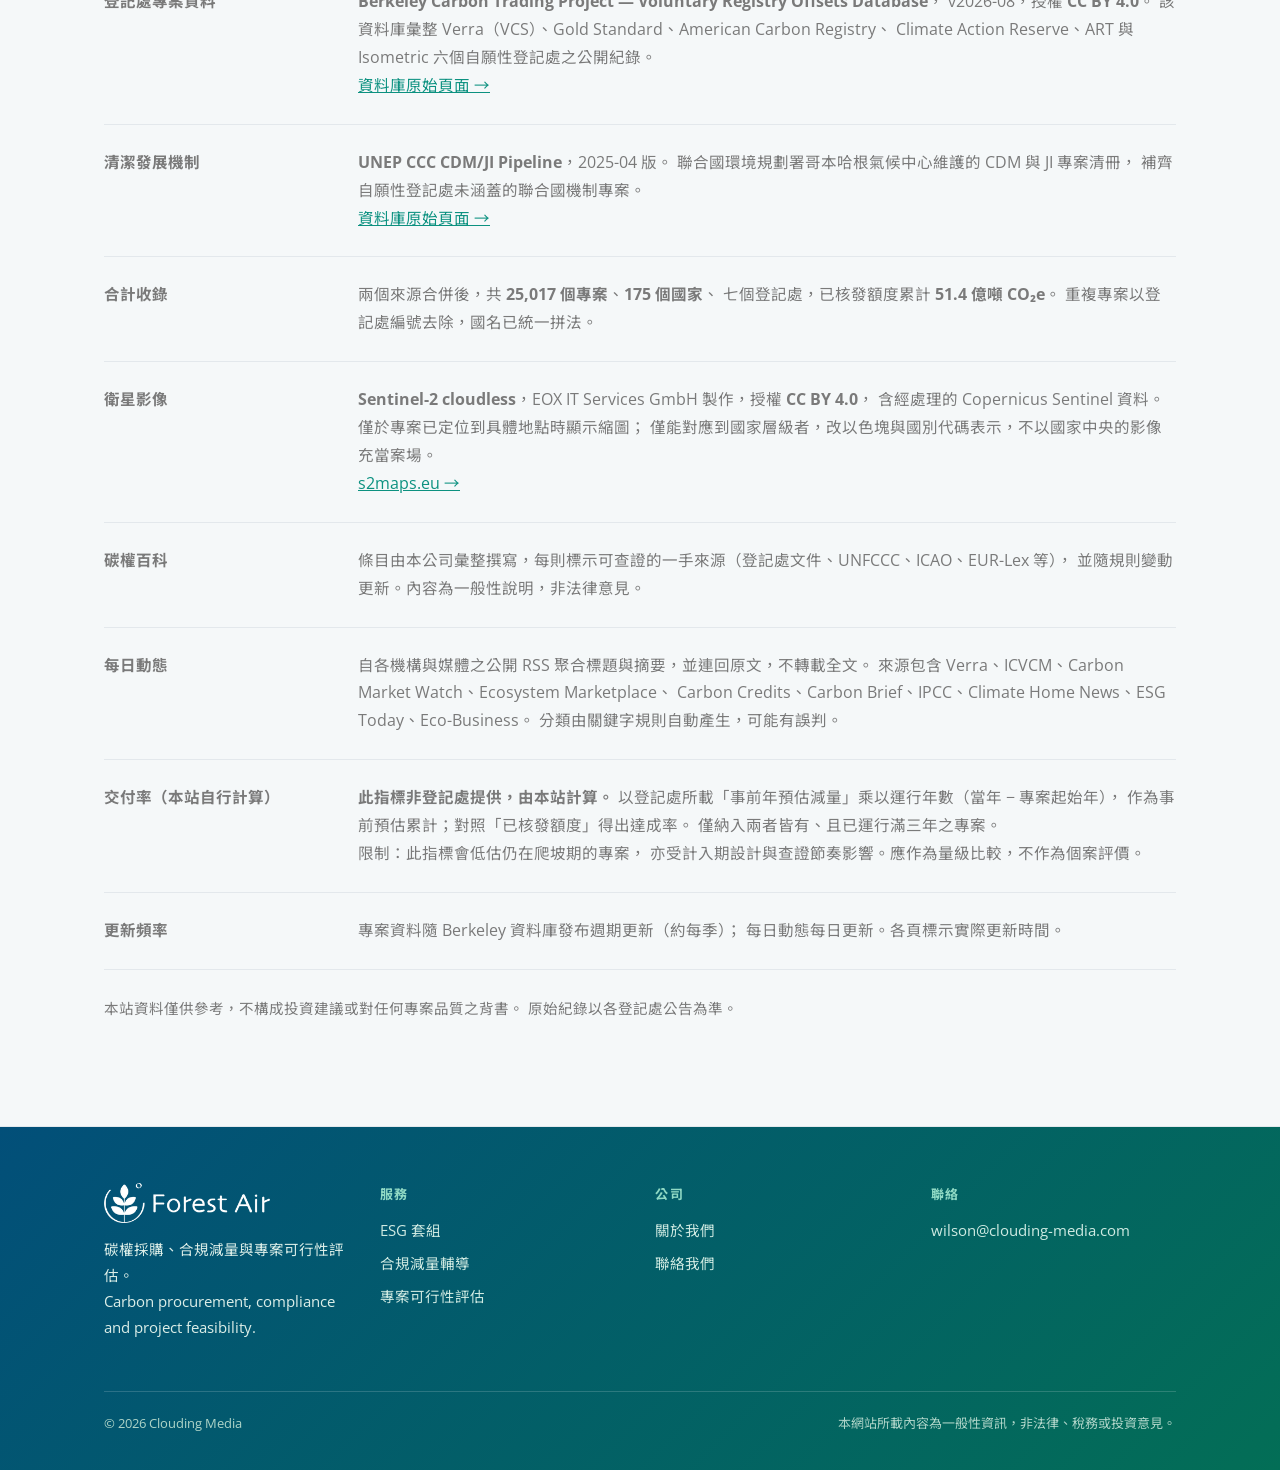
==== commit 8a4ef224: "網站文案改為商務語體 四個靜態頁共改寫 51 句。原則是提高語域但不稀釋立場—— 「不可行就說不可行」這類是本公司的差異化，不改成通用顧問辭令， 只換成對企業客戶說話的語體。  主要調整 - 首頁主張" ====
--- a/about.html
+++ b/about.html
@@ -94,13 +94,12 @@
     <div>
       <div class="eyebrow">Our approach</div>
       <h2>我們的做法<span class="en">Our approach</span></h2>
-      <p>碳市場的資訊落差很大，而落差通常對買方不利。
-        我們的角色是把對方沒說的部分補上。</p>
+      <p>碳市場的資訊落差顯著，且多半不利於買方。我們的角色，是補上交易對手未予揭露的部分。</p>
       <ul style="color:var(--muted);font-size:15.5px;padding-left:19px;line-height:1.9">
-        <li><b>先查證再引用</b>——委託方提供的數字會獨立核對</li>
-        <li><b>標示資料來源</b>——分清楚是文件、轉述還是推論</li>
-        <li><b>壞消息先講</b>——不可行就說不可行</li>
-        <li><b>保留判斷紀錄</b>——包含否決的理由</li>
+        <li><b>先查證、後引用</b>——委託方提供之數據經獨立核對</li>
+        <li><b>明示資料來源</b>——區分文件記載、第三方轉述與本所推論</li>
+        <li><b>不利結論優先揭露</b>——不具可行性者，據實陳述</li>
+        <li><b>保留判斷紀錄</b>——包含否決意見之理由</li>
       </ul>
     </div>
   </div>
@@ -122,7 +121,7 @@
     </div>
     <div class="card">
       <h3>利益衝突揭露</h3>
-      <p class="small muted">若我方在任何環節具有其他身分，會在委任前書面說明。</p>
+      <p class="small muted">本公司於任一環節如具其他身分，將於委任前以書面揭露。</p>
     </div>
   </div>
 
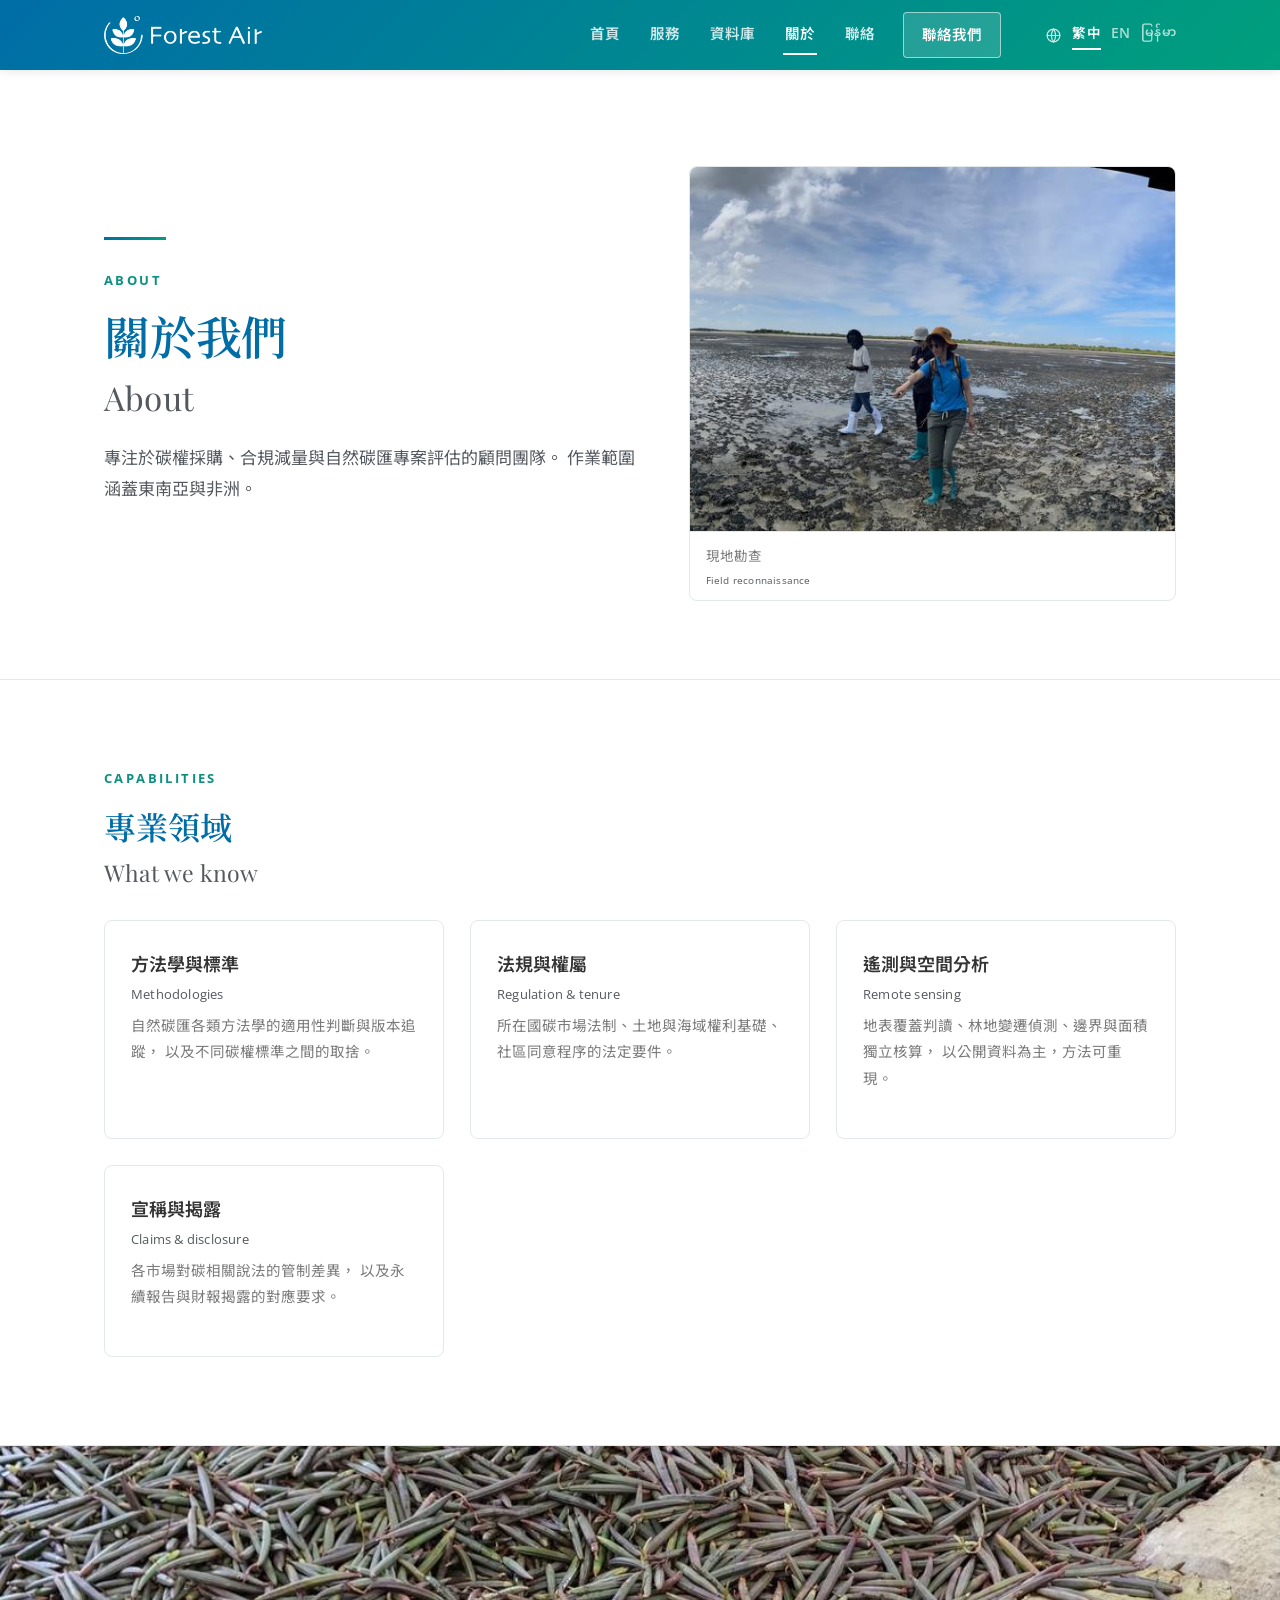
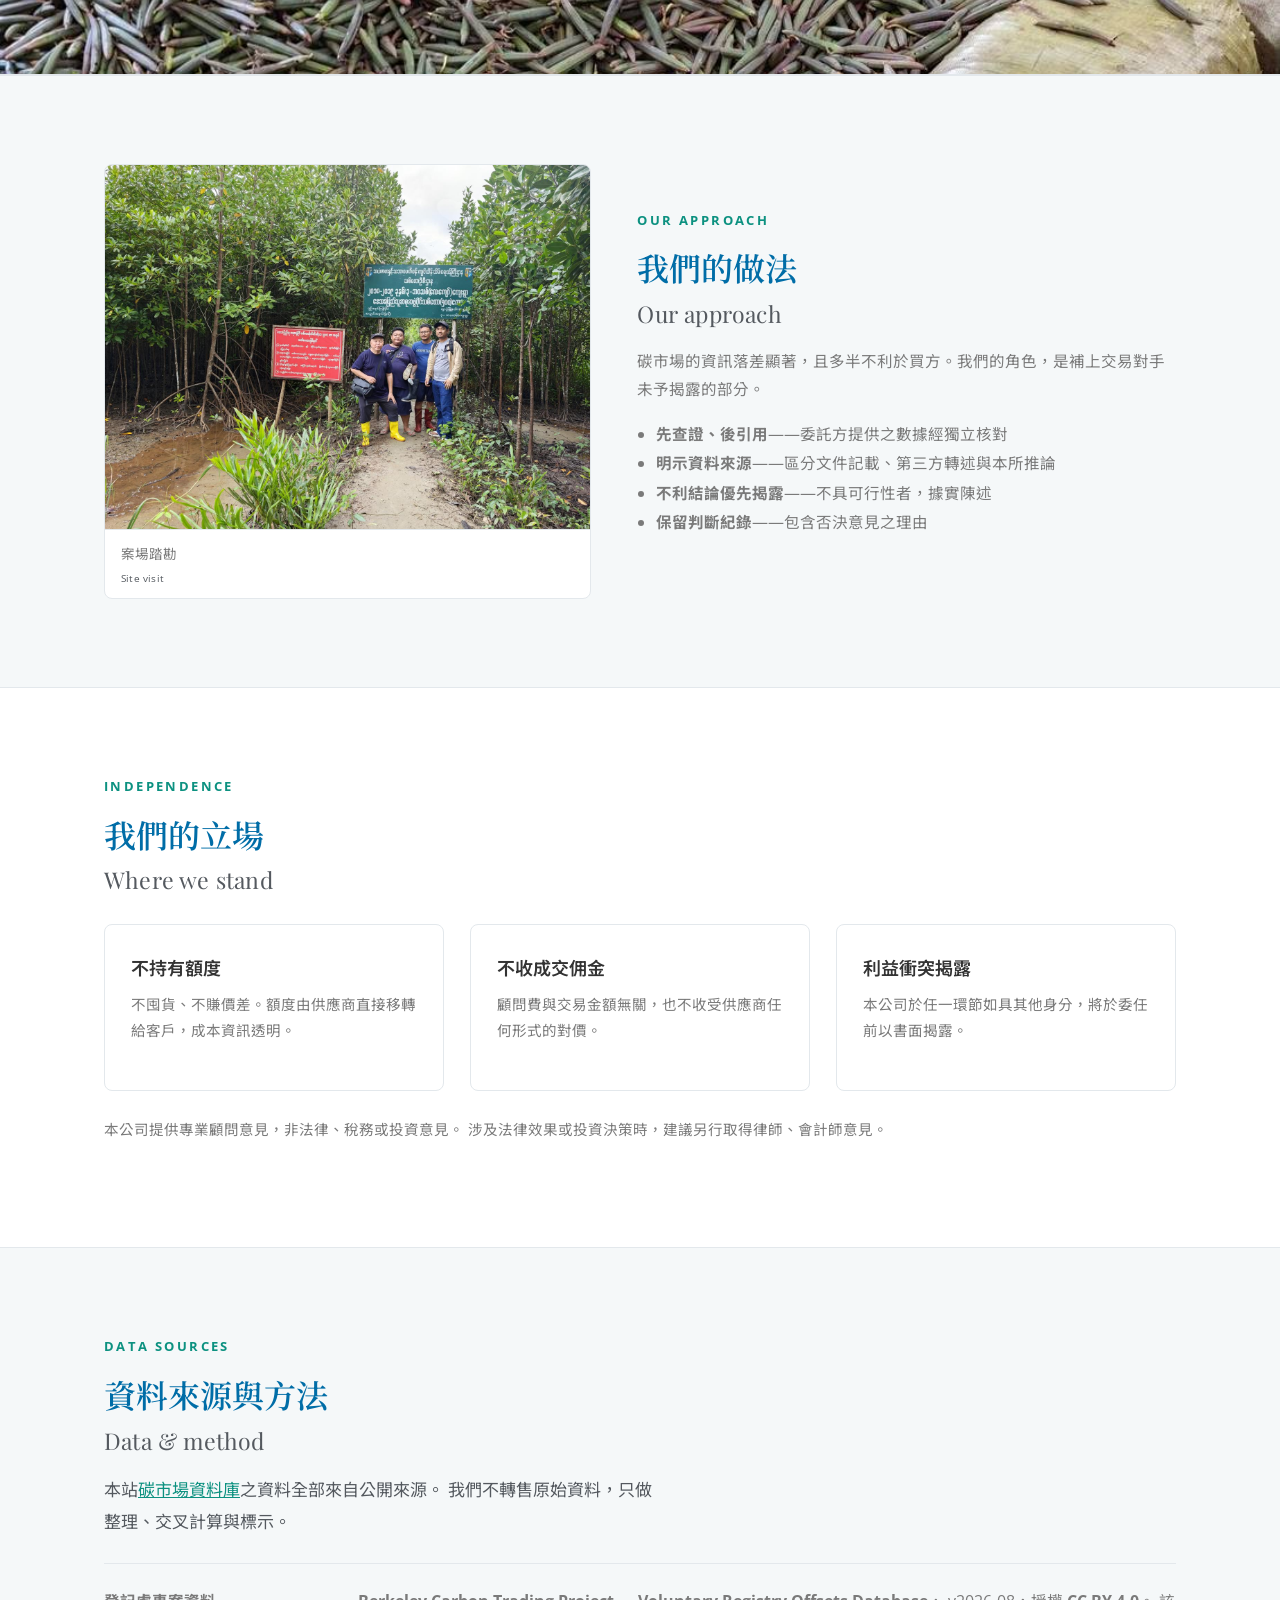
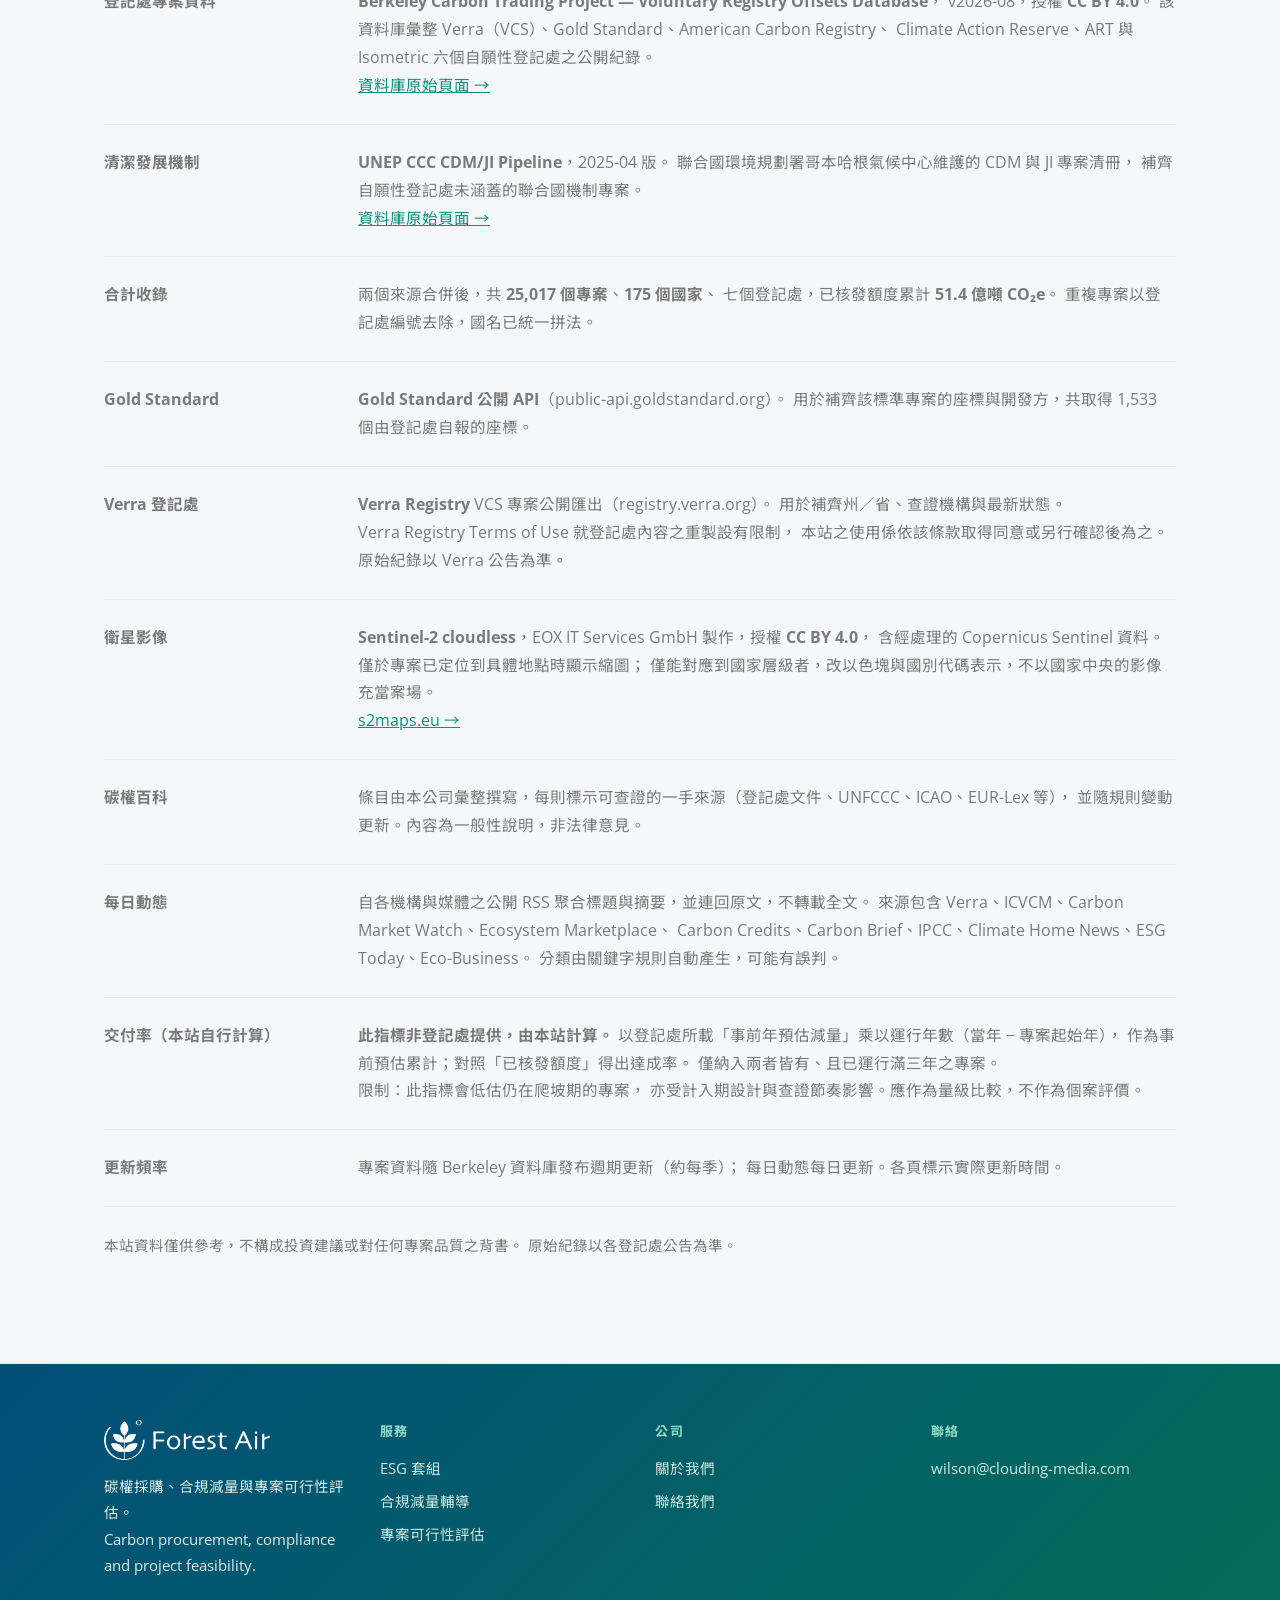
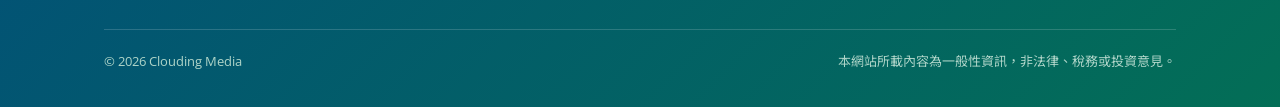
==== commit ca295e30: "依委託方決定，採用 Verra 登記處公開匯出並揭露來源 委託方已知悉 Verra Registry Terms of Use 第 25 頁就登記處內容 之重製所設限制，並決定承擔。本次依其指示套用，" ====
--- a/about.html
+++ b/about.html
@@ -169,6 +169,22 @@
       </div>
     </div>
     <div class="row">
+      <div class="t">Gold Standard</div>
+      <div class="d">
+        <strong>Gold Standard 公開 API</strong>（public-api.goldstandard.org）。
+        用於補齊該標準專案的座標與開發方，共取得 1,533 個由登記處自報的座標。
+      </div>
+    </div>
+    <div class="row">
+      <div class="t">Verra 登記處</div>
+      <div class="d">
+        <strong>Verra Registry</strong> VCS 專案公開匯出（registry.verra.org）。
+        用於補齊州／省、查證機構與最新狀態。
+        <br><span class="muted">Verra Registry Terms of Use 就登記處內容之重製設有限制，
+        本站之使用係依該條款取得同意或另行確認後為之。原始紀錄以 Verra 公告為準。</span>
+      </div>
+    </div>
+    <div class="row">
       <div class="t">衛星影像</div>
       <div class="d">
         <strong>Sentinel-2 cloudless</strong>，EOX IT Services GmbH 製作，授權 <strong>CC BY 4.0</strong>，
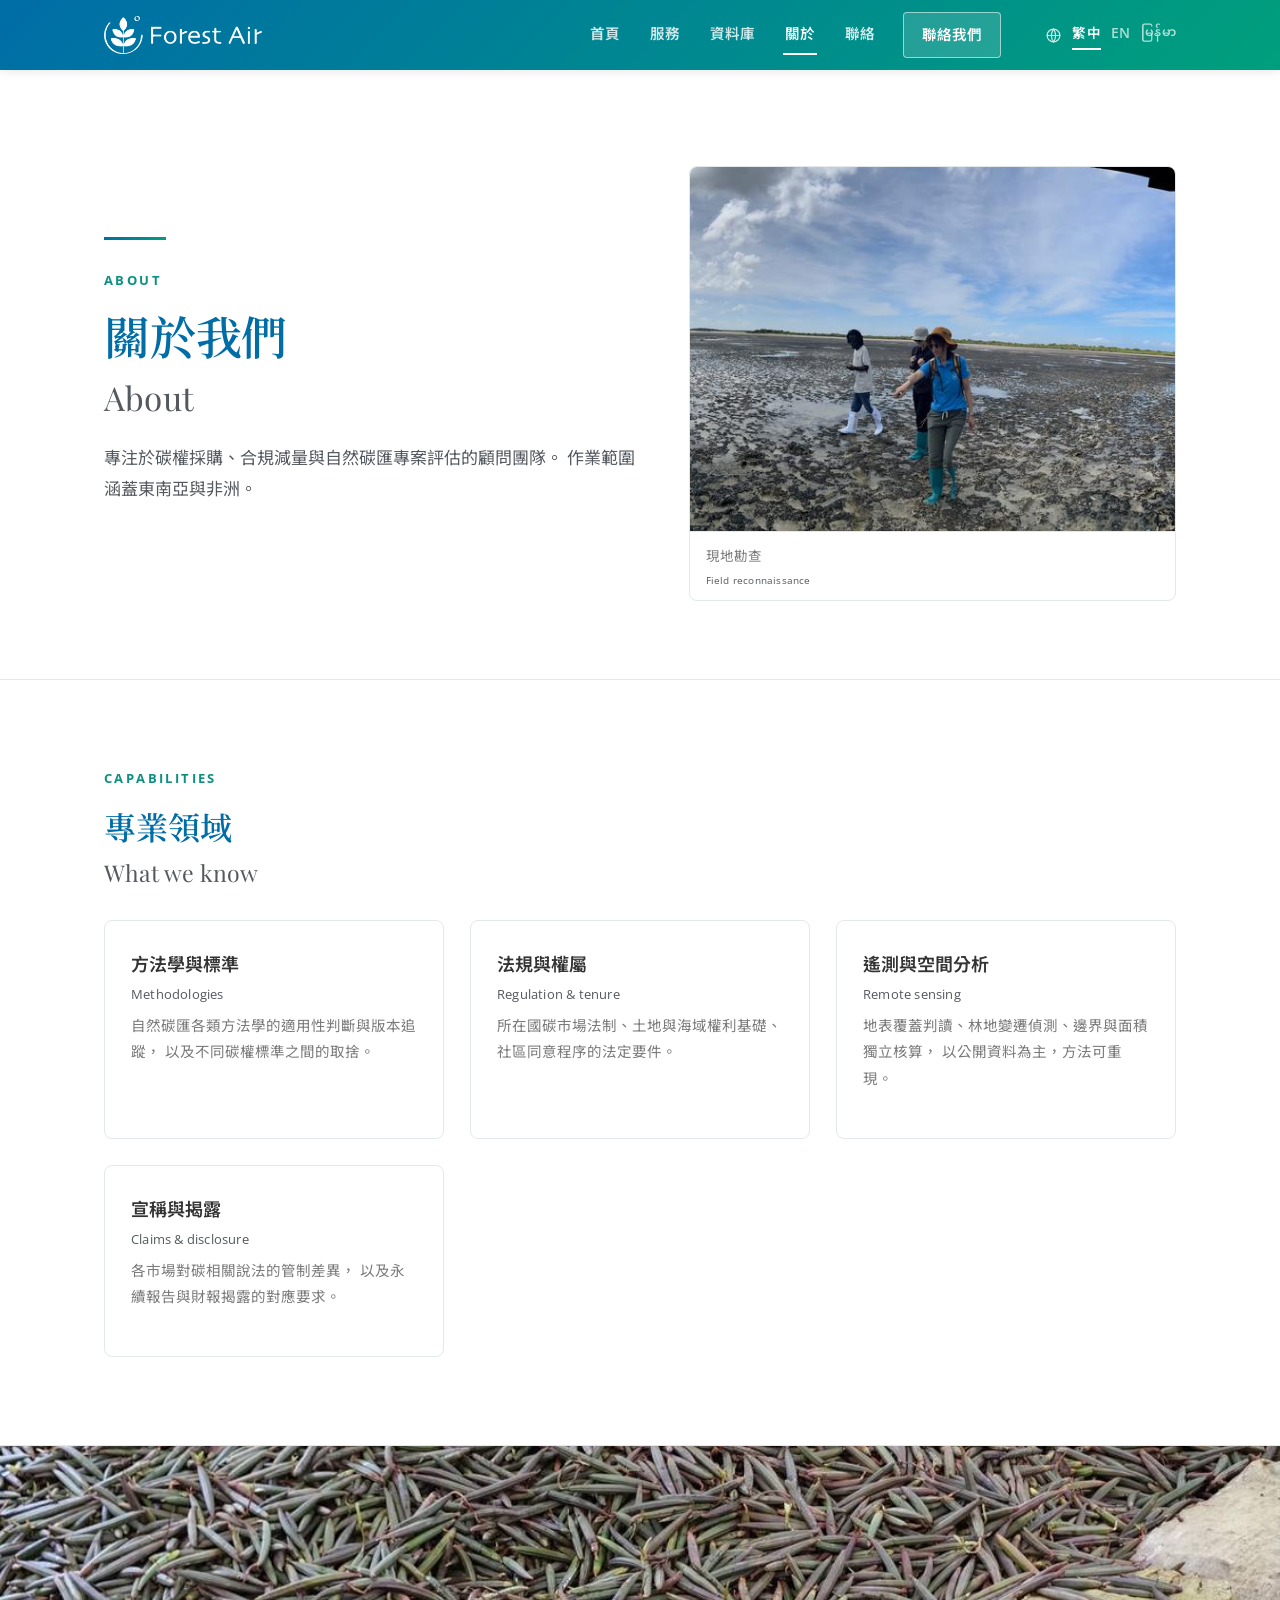
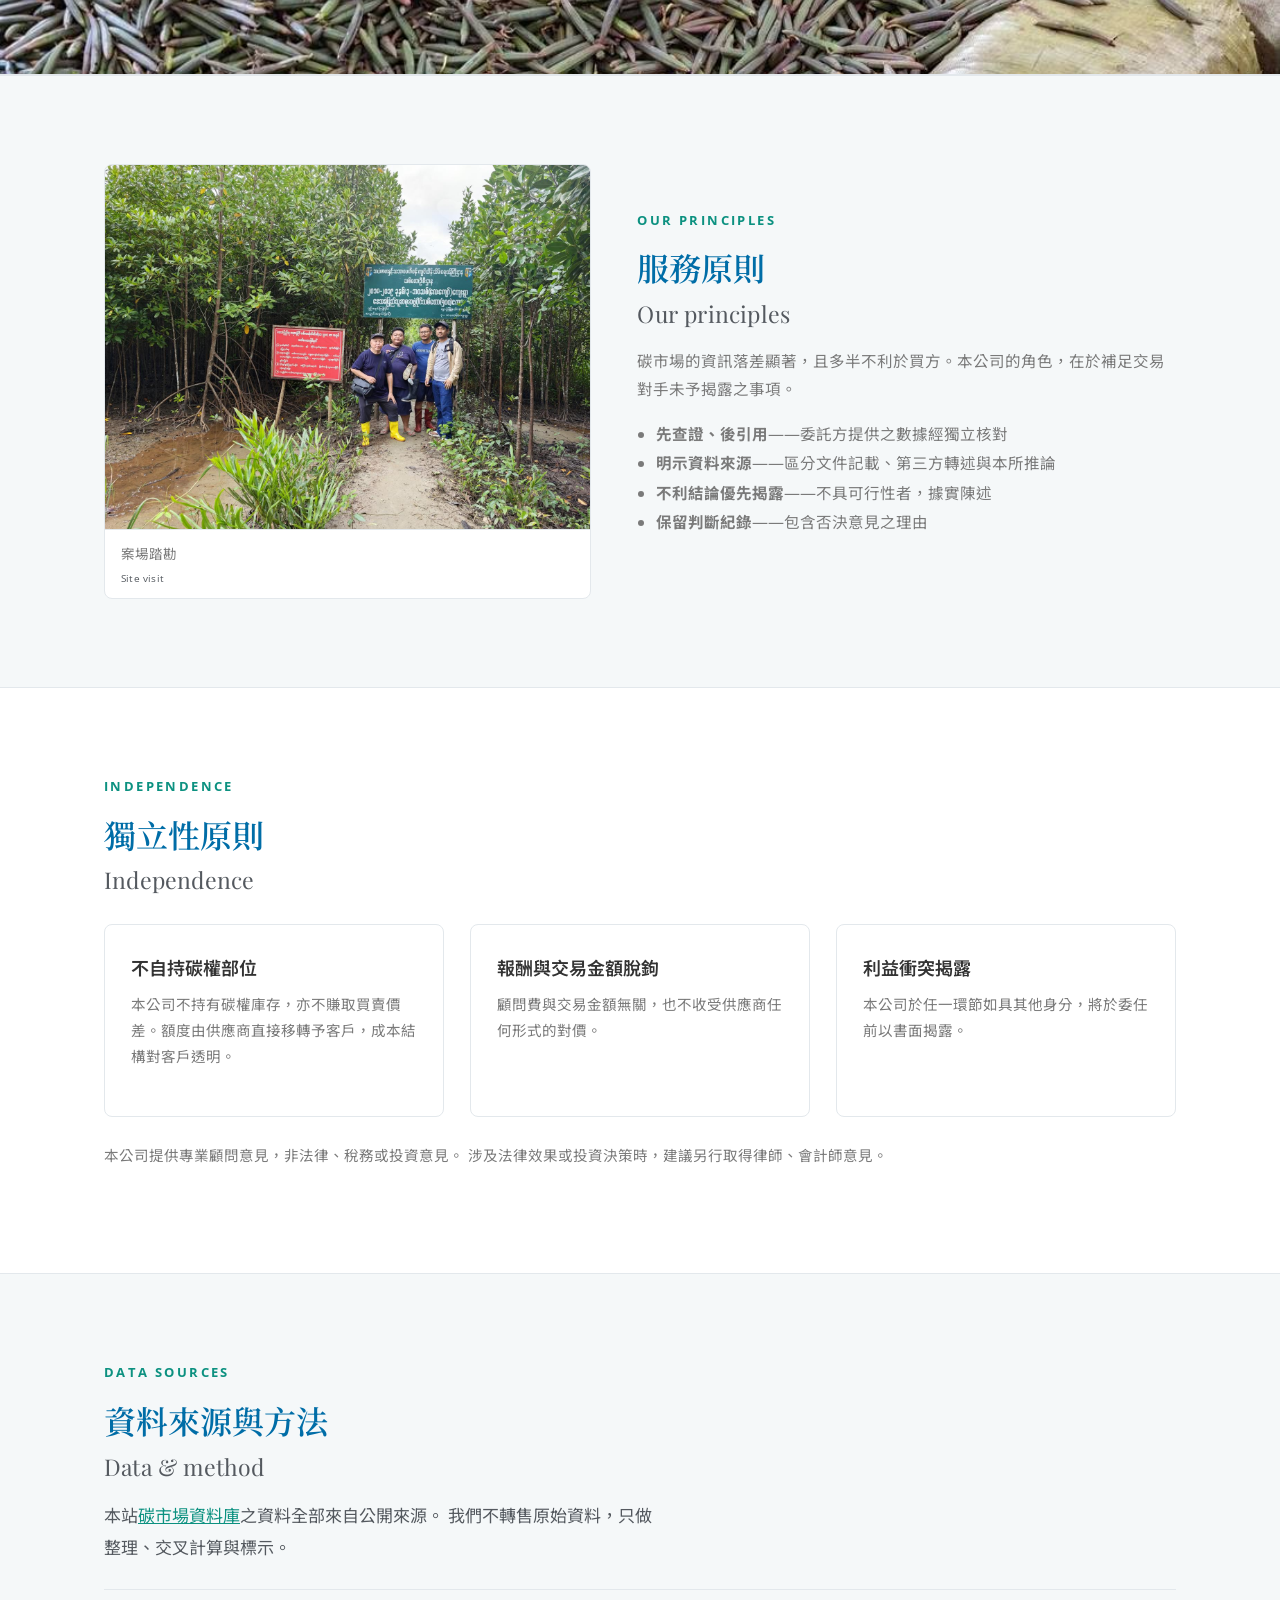
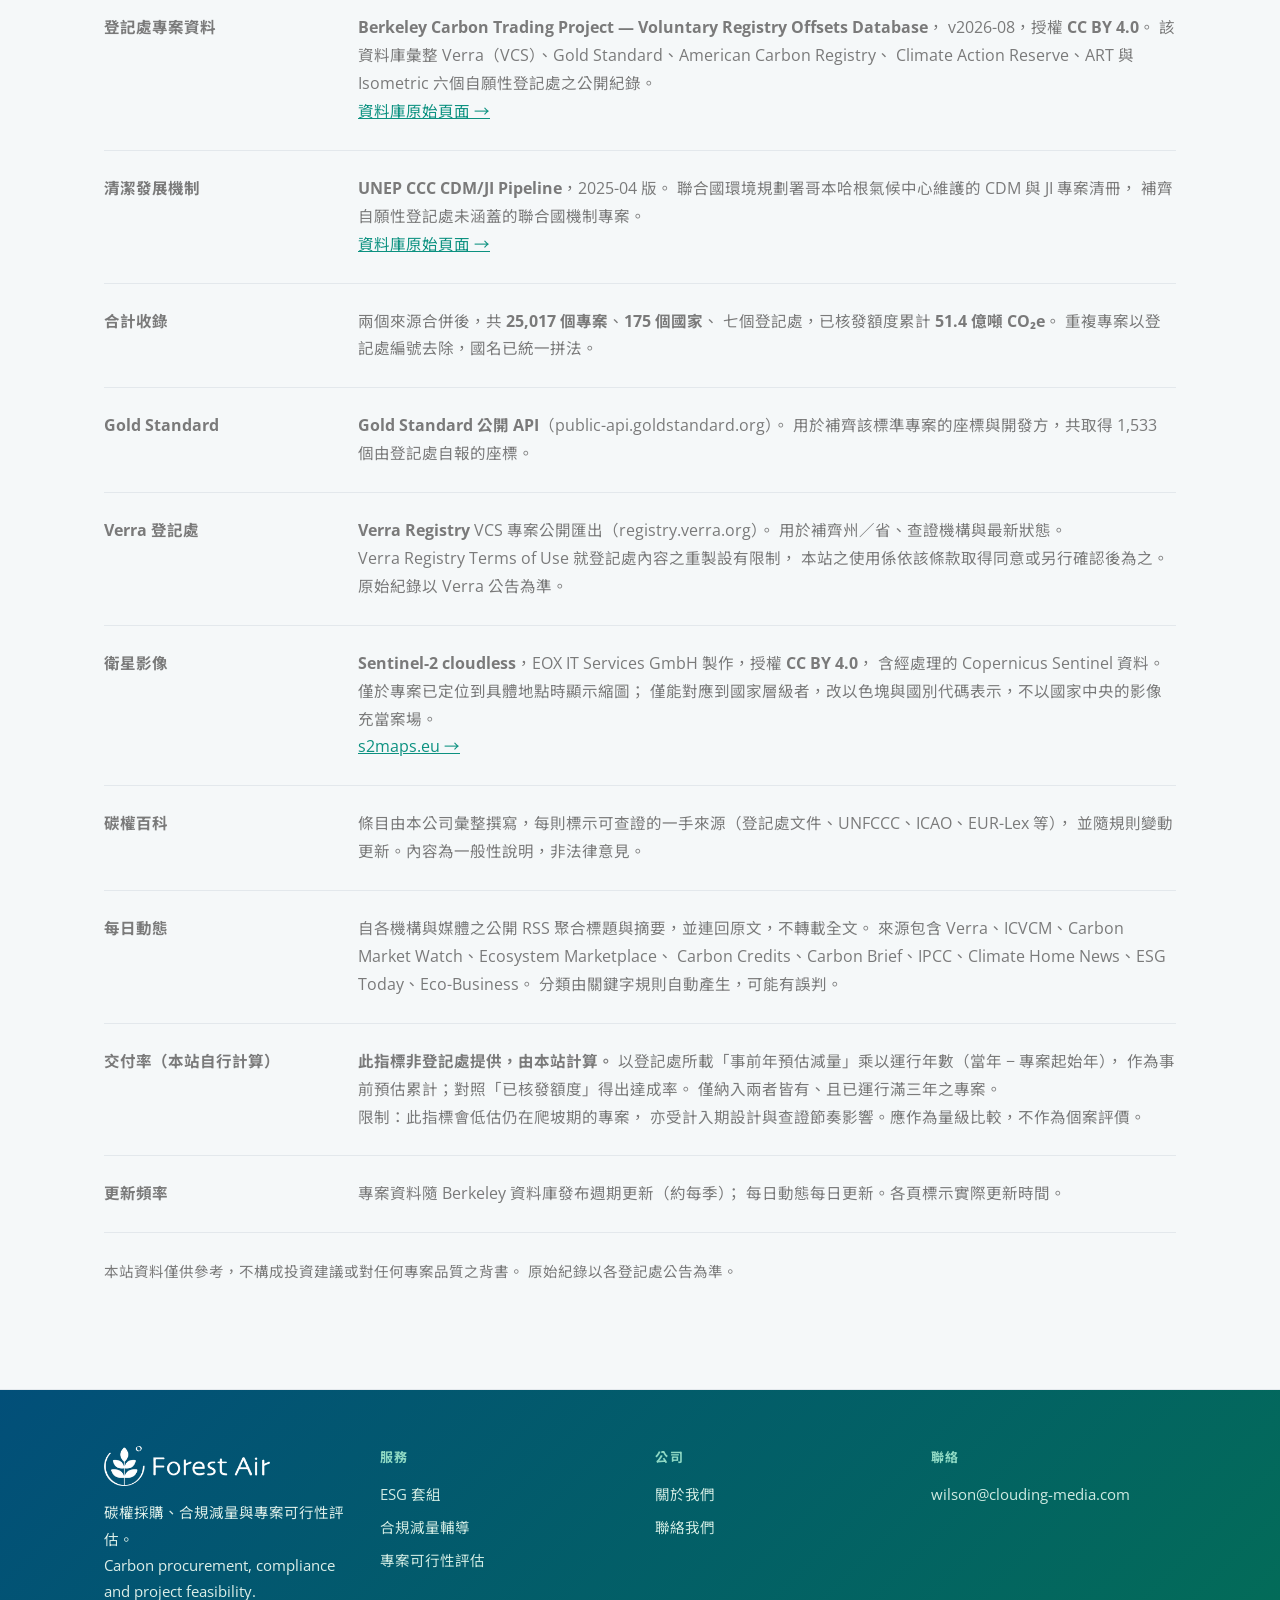
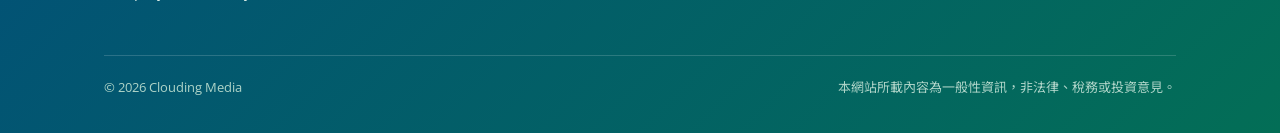
==== commit db8cdb8c: "文案第二輪：獨立性與初步諮詢段落改為書面語 - 「我們的立場」→「獨立性原則」；三張卡的標題由否定式口語   改為原則陳述：不自持碳權部位／報酬與交易金額脫鉤／   宣稱以可辯護性為前提 - 「初步討" ====
--- a/about.html
+++ b/about.html
@@ -92,9 +92,9 @@
       <figcaption>案場踏勘<span class="en">Site visit</span></figcaption>
     </figure>
     <div>
-      <div class="eyebrow">Our approach</div>
-      <h2>我們的做法<span class="en">Our approach</span></h2>
-      <p>碳市場的資訊落差顯著，且多半不利於買方。我們的角色，是補上交易對手未予揭露的部分。</p>
+      <div class="eyebrow">Our principles</div>
+      <h2>服務原則<span class="en">Our principles</span></h2>
+      <p>碳市場的資訊落差顯著，且多半不利於買方。本公司的角色，在於補足交易對手未予揭露之事項。</p>
       <ul style="color:var(--muted);font-size:15.5px;padding-left:19px;line-height:1.9">
         <li><b>先查證、後引用</b>——委託方提供之數據經獨立核對</li>
         <li><b>明示資料來源</b>——區分文件記載、第三方轉述與本所推論</li>
@@ -109,14 +109,14 @@
 <section>
 <div class="wrap">
   <div class="eyebrow">Independence</div>
-  <h2>我們的立場<span class="en">Where we stand</span></h2>
+  <h2>獨立性原則<span class="en">Independence</span></h2>
   <div class="grid g3" style="margin-top:26px">
     <div class="card">
-      <h3>不持有額度</h3>
-      <p class="small muted">不囤貨、不賺價差。額度由供應商直接移轉給客戶，成本資訊透明。</p>
-    </div>
-    <div class="card">
-      <h3>不收成交佣金</h3>
+      <h3>不自持碳權部位</h3>
+      <p class="small muted">本公司不持有碳權庫存，亦不賺取買賣價差。額度由供應商直接移轉予客戶，成本結構對客戶透明。</p>
+    </div>
+    <div class="card">
+      <h3>報酬與交易金額脫鉤</h3>
       <p class="small muted">顧問費與交易金額無關，也不收受供應商任何形式的對價。</p>
     </div>
     <div class="card">
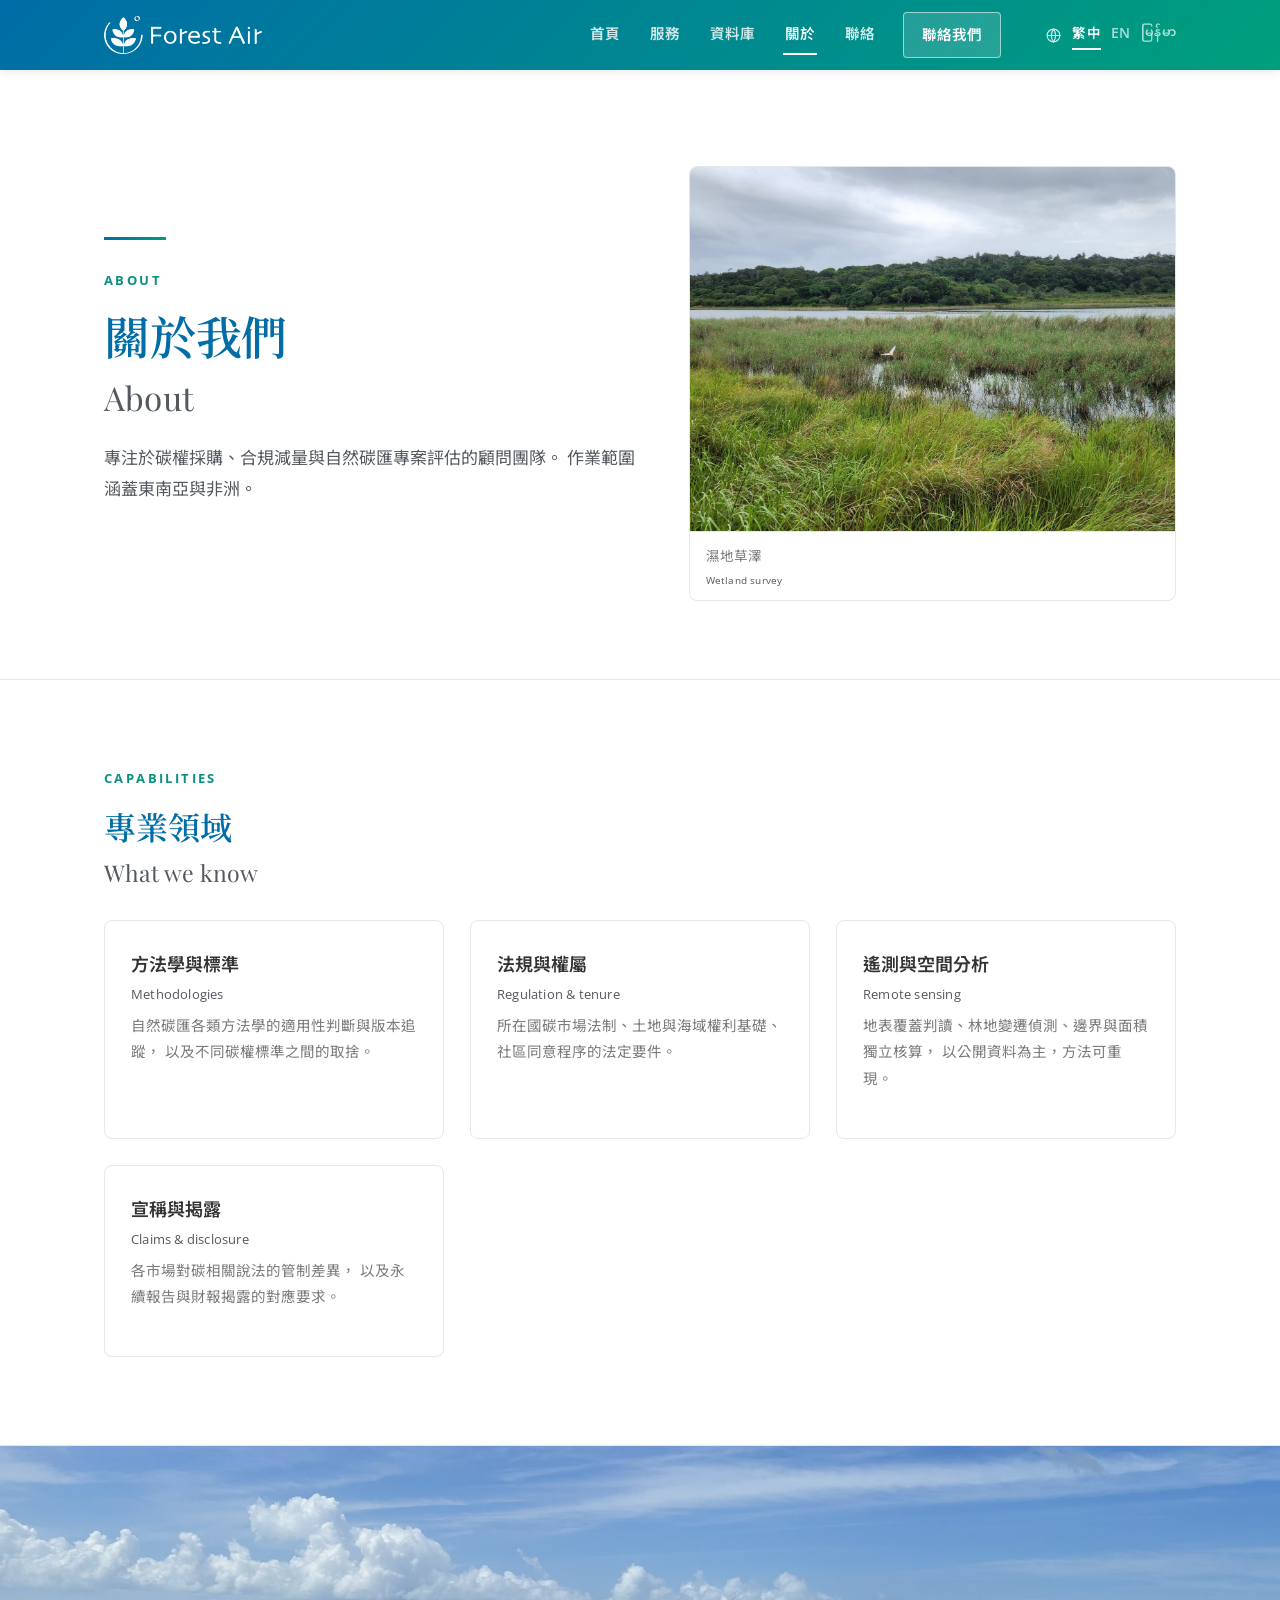
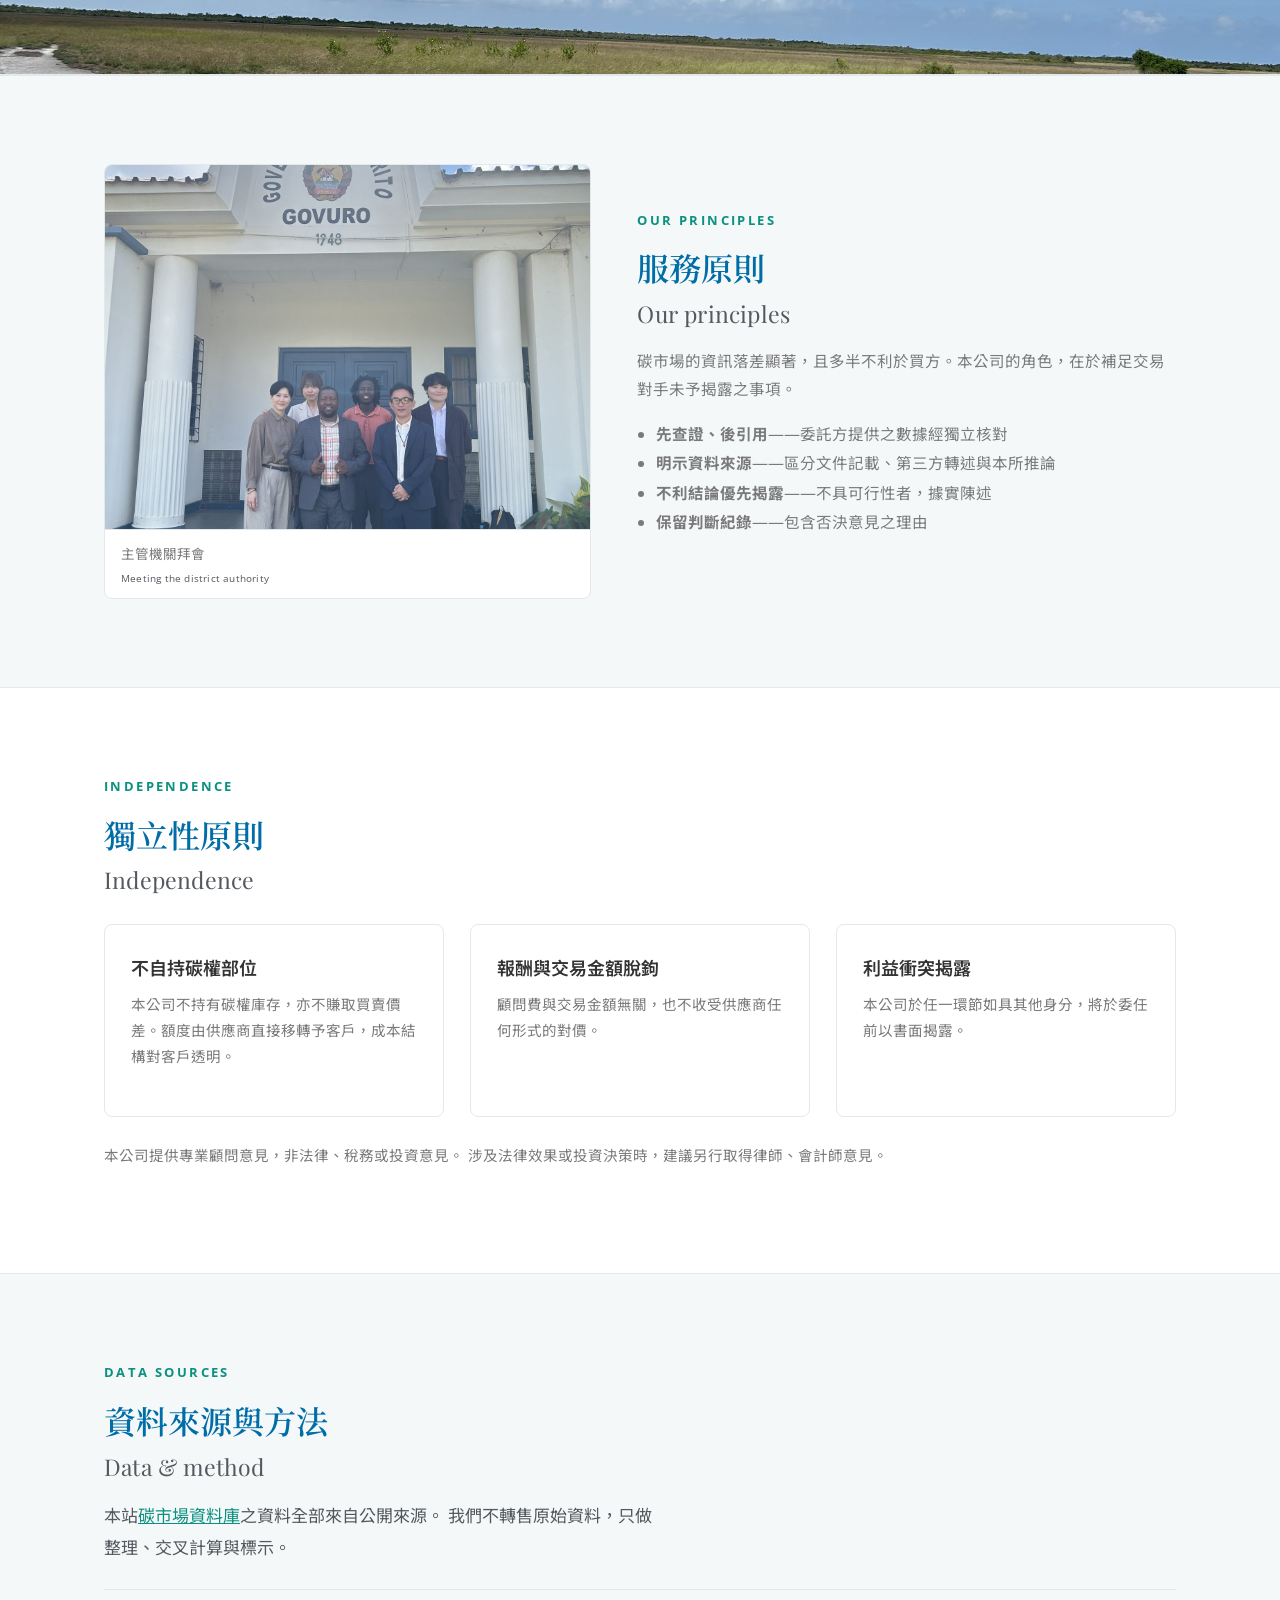
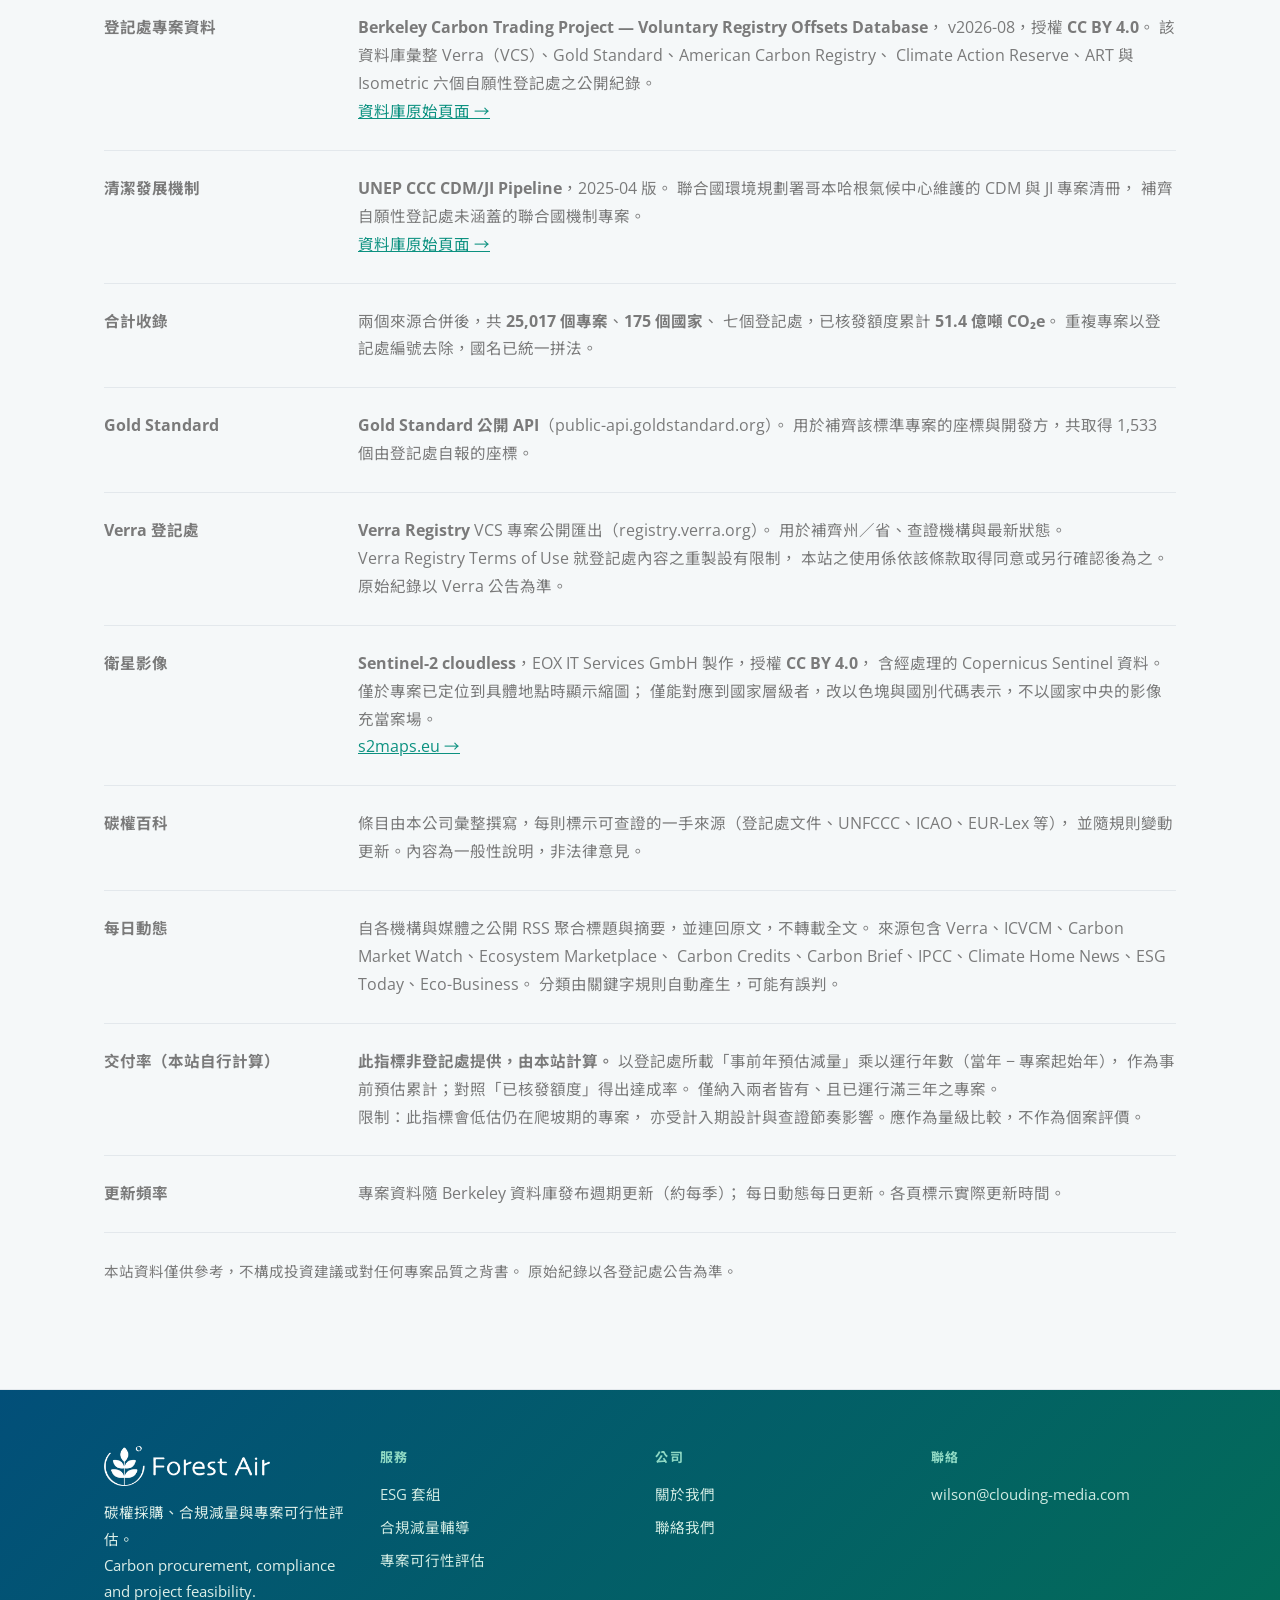
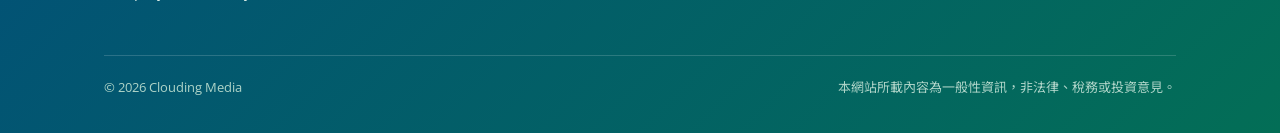
==== commit b21b32f7: "換上自家案場照片 自 14,163 張備份照片篩出可用素材並處理為網站尺寸。  篩選方式 - 檔名排除縮圖、圖示、截圖 3,771 張；長邊未達 1600 者排除 - 讀 EXIF 取相機機型與 GP" ====
--- a/about.html
+++ b/about.html
@@ -45,8 +45,8 @@
         作業範圍涵蓋東南亞與非洲。</p>
     </div>
     <figure class="figure">
-      <img class="ratio-4x3" src="images/tidal-survey.jpg" alt="潮間帶現地勘查">
-      <figcaption>現地勘查<span class="en">Field reconnaissance</span></figcaption>
+      <img class="ratio-4x3" src="images/wetland-marsh.jpg" alt="濕地草澤">
+      <figcaption>濕地草澤<span class="en">Wetland survey</span></figcaption>
     </figure>
   </div>
 </div>
@@ -82,14 +82,14 @@
 </div>
 </section>
 
-<div class="band"><img src="images/drying.jpg" alt="種苗整理"></div>
+<div class="band"><img src="images/coastal-track.jpg" alt="濱海路徑"></div>
 
 <section class="alt">
 <div class="wrap">
   <div class="split rev">
     <figure class="figure">
-      <img class="ratio-4x3" src="images/site-team.jpg" alt="案場踏勘">
-      <figcaption>案場踏勘<span class="en">Site visit</span></figcaption>
+      <img class="ratio-4x3" src="images/district-office.jpg" alt="主管機關拜會">
+      <figcaption>主管機關拜會<span class="en">Meeting the district authority</span></figcaption>
     </figure>
     <div>
       <div class="eyebrow">Our principles</div>
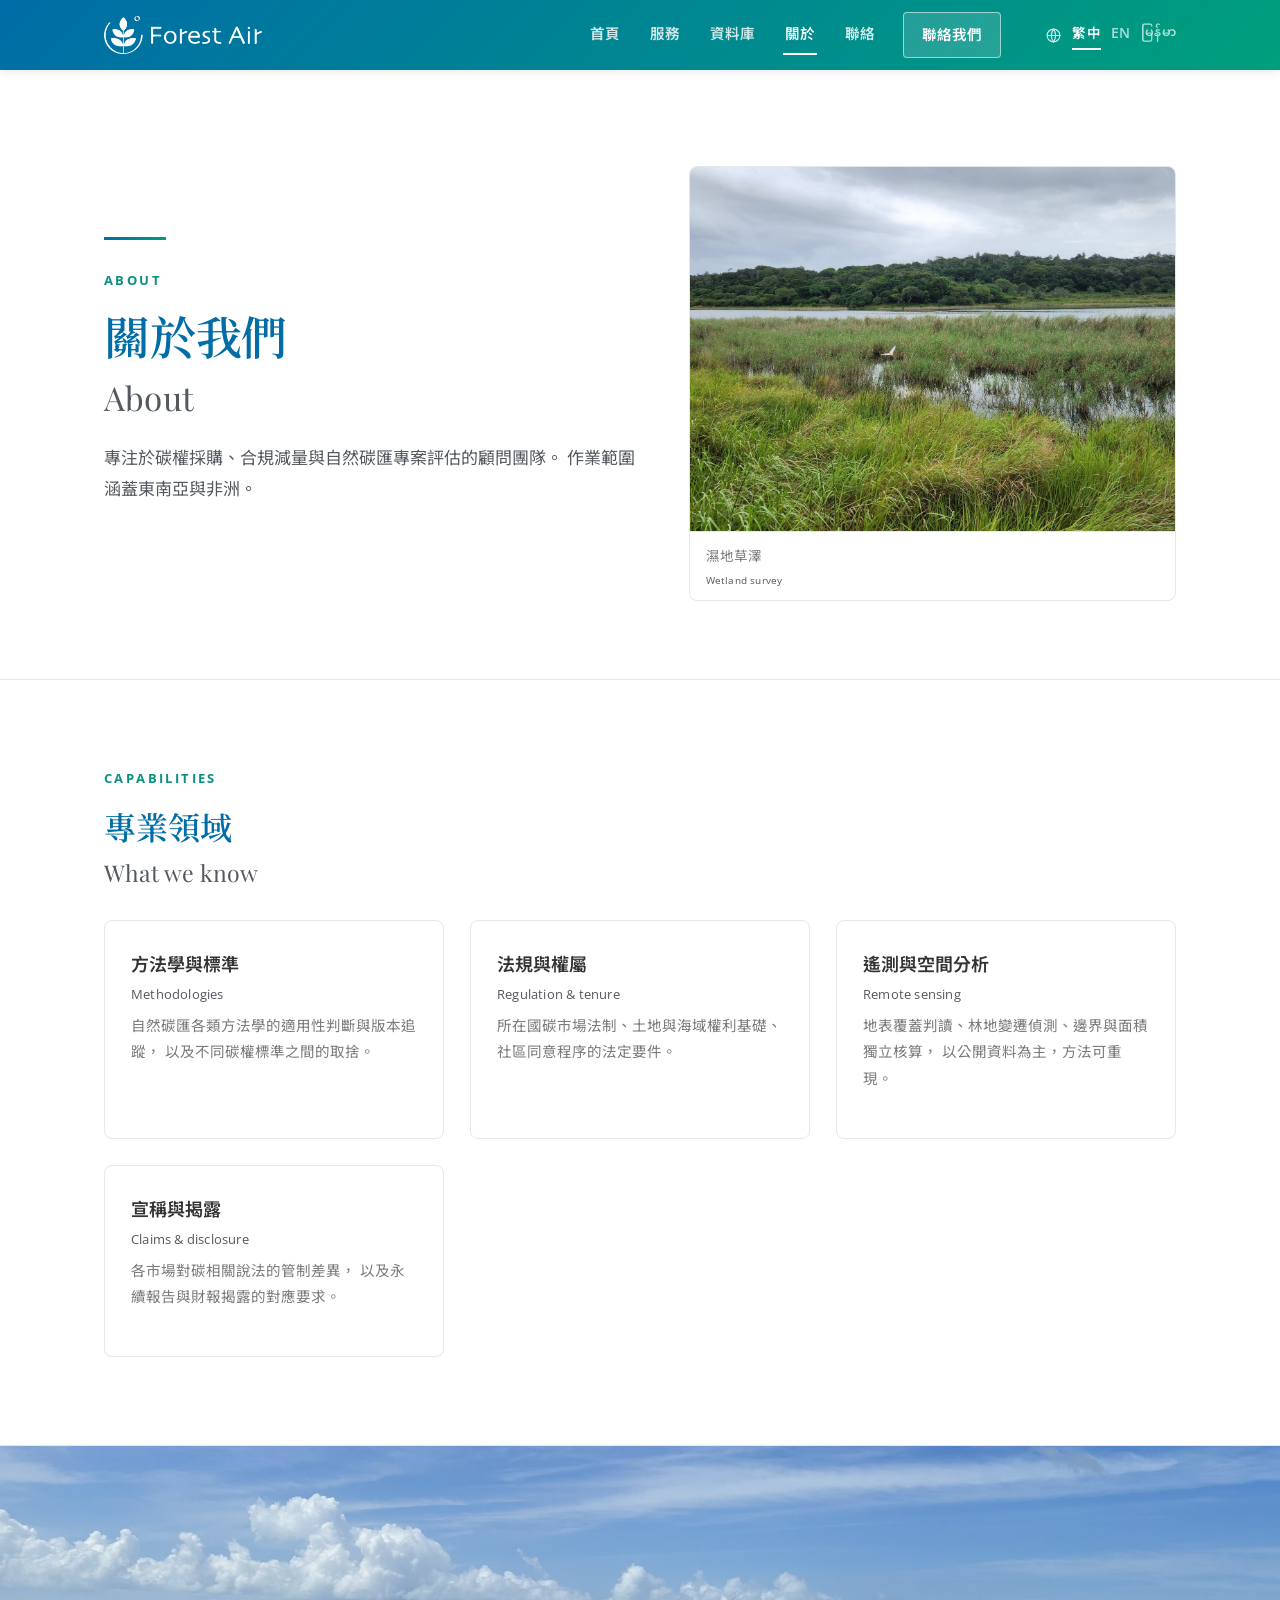
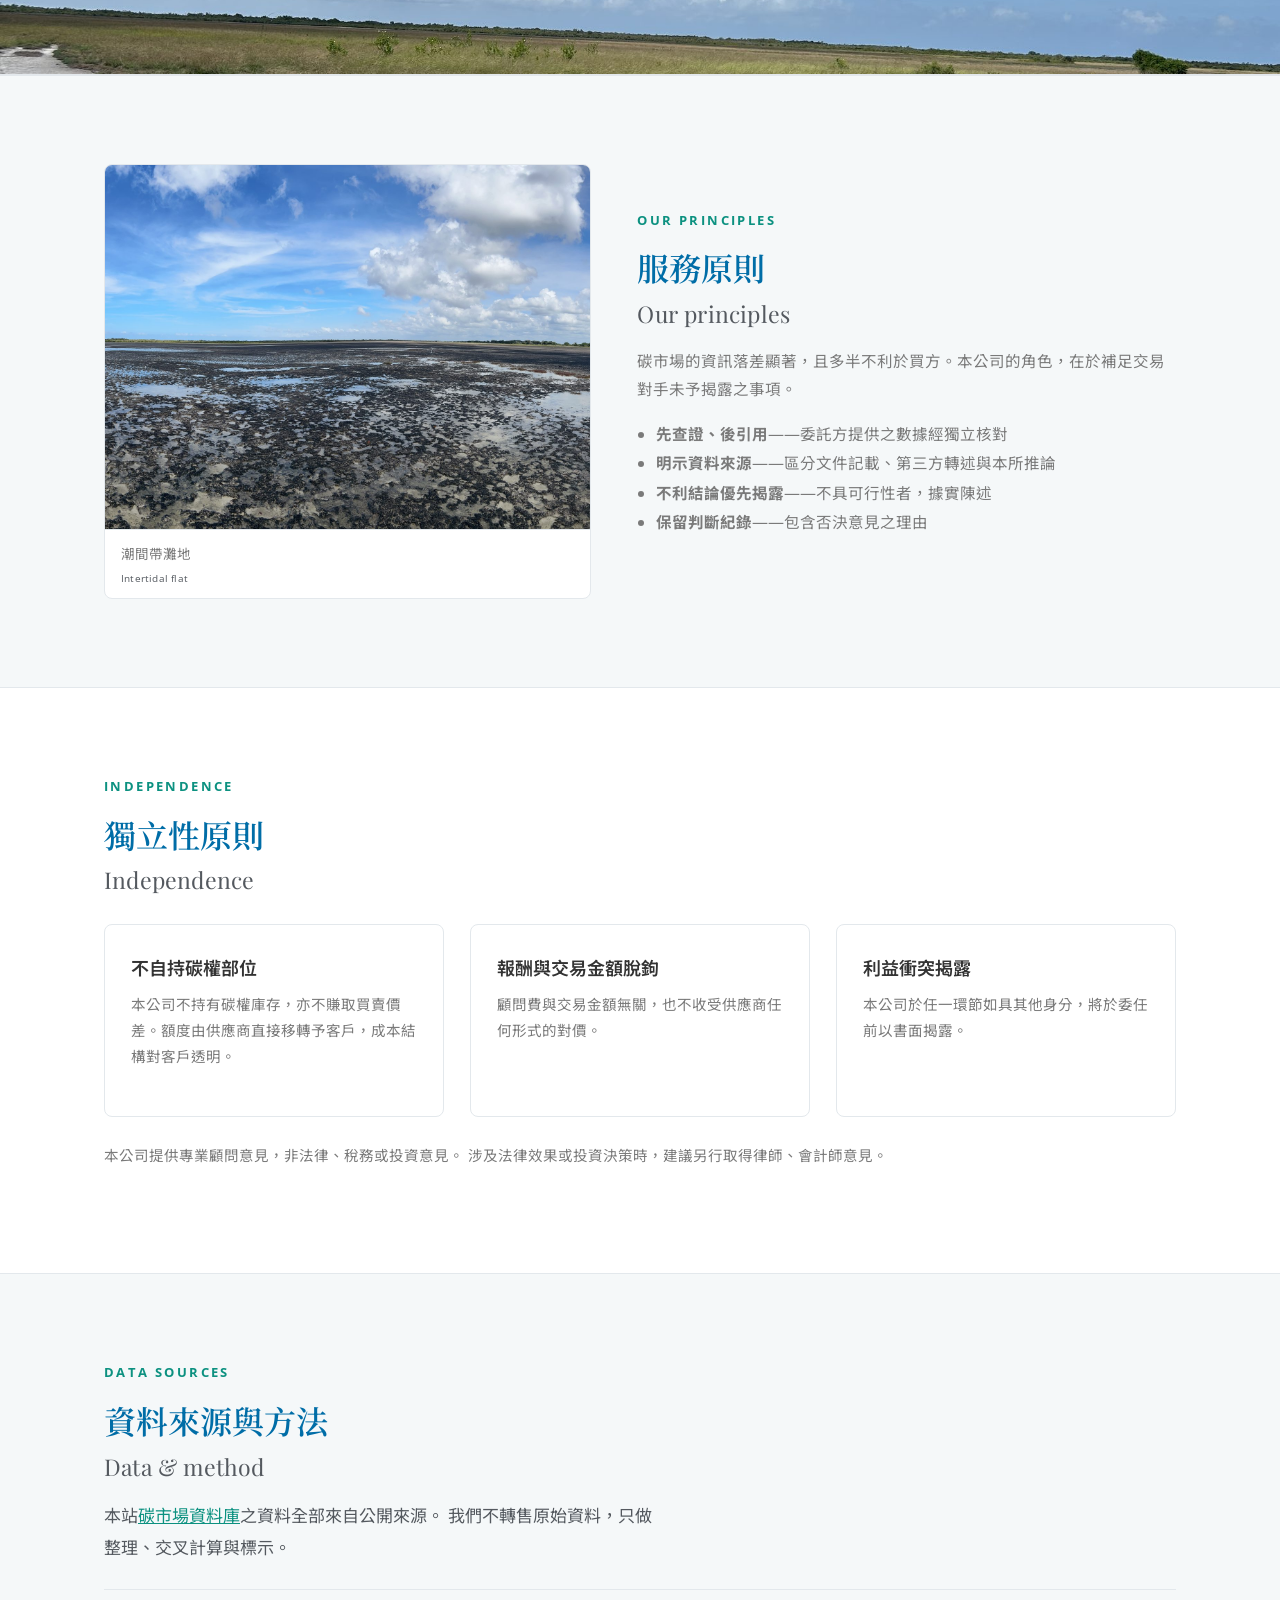
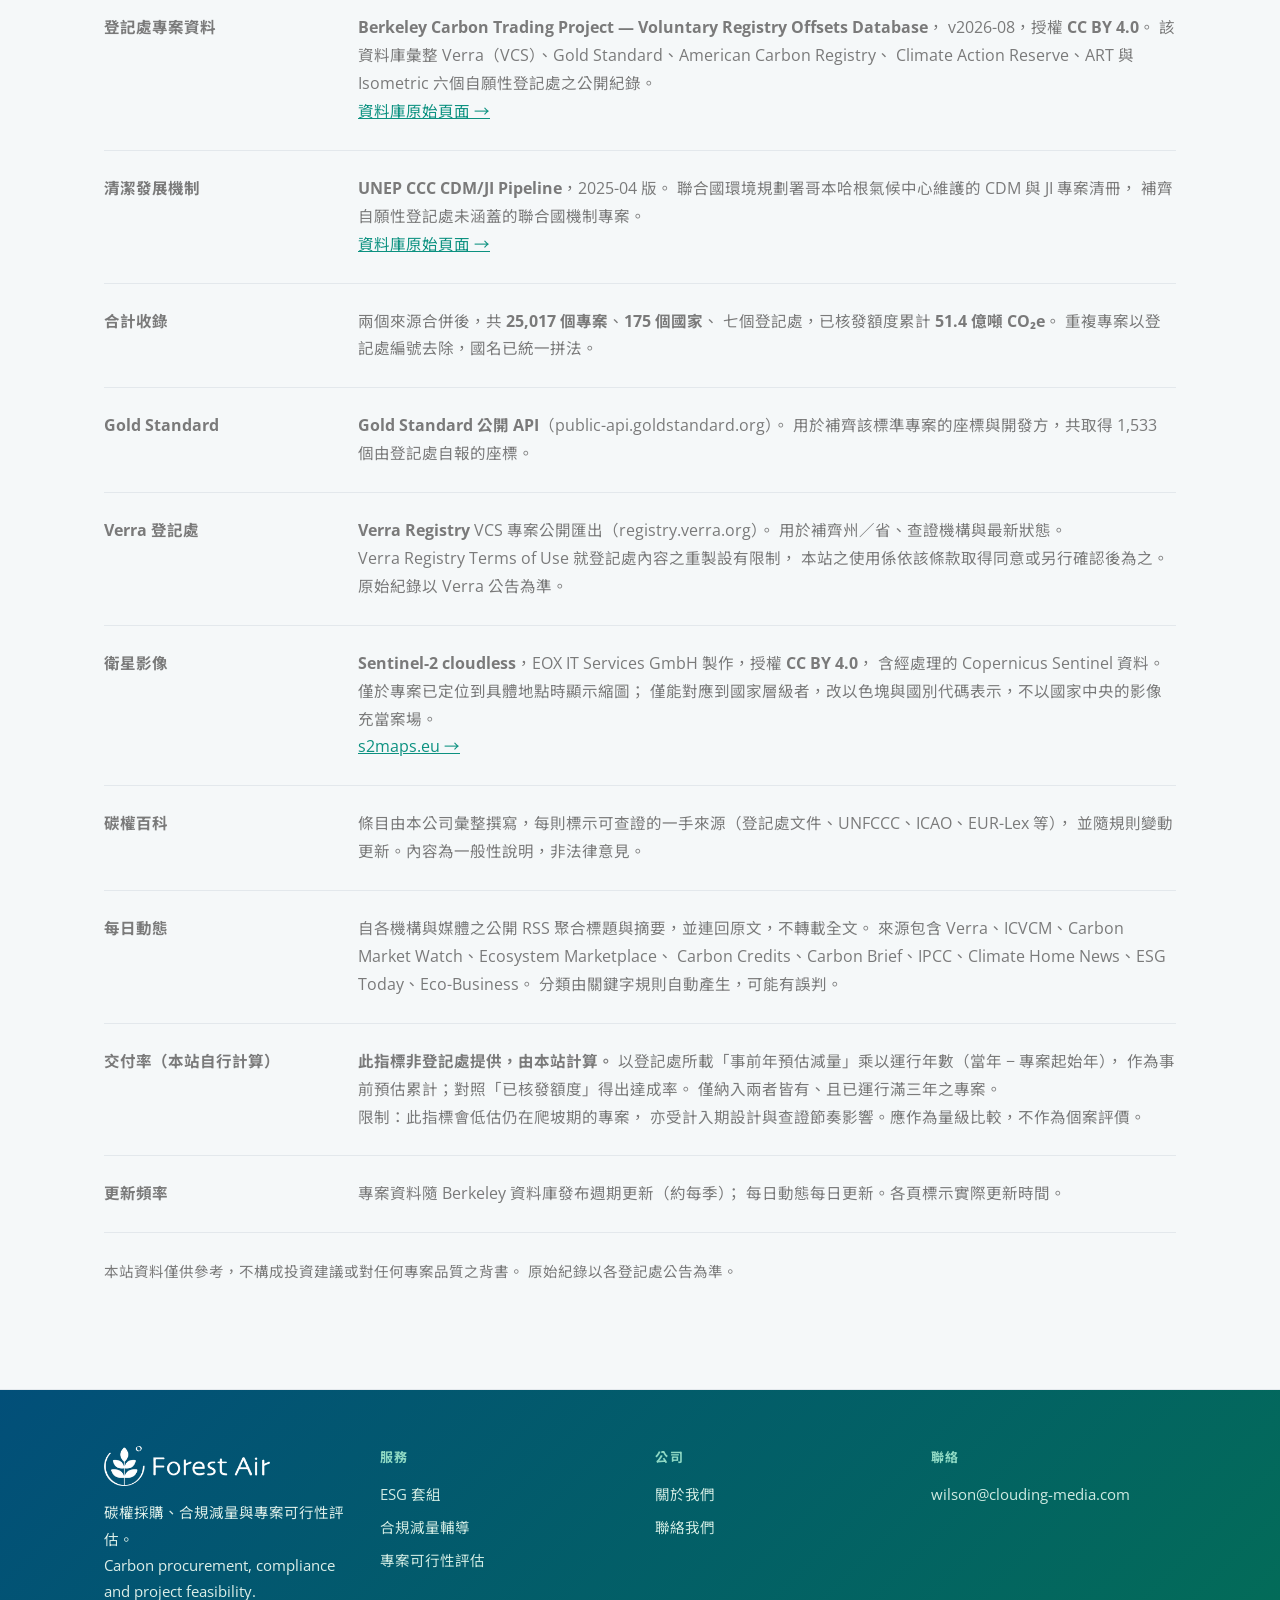
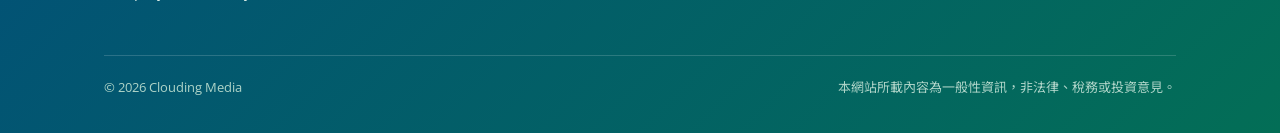
==== commit 2be32436: "移除可辨識案場行政區的照片 區政府拜會一張的門楣標示了行政區名稱，等同公開案場所在地， 與聯絡頁「案場位置自初步討論階段即適用保密」之承諾不一致。 已自關於頁移除並自版本庫刪除檔案。  改用同案場的潮" ====
--- a/about.html
+++ b/about.html
@@ -88,8 +88,8 @@
 <div class="wrap">
   <div class="split rev">
     <figure class="figure">
-      <img class="ratio-4x3" src="images/district-office.jpg" alt="主管機關拜會">
-      <figcaption>主管機關拜會<span class="en">Meeting the district authority</span></figcaption>
+      <img class="ratio-4x3" src="images/intertidal-flat.jpg" alt="潮間帶灘地">
+      <figcaption>潮間帶灘地<span class="en">Intertidal flat</span></figcaption>
     </figure>
     <div>
       <div class="eyebrow">Our principles</div>
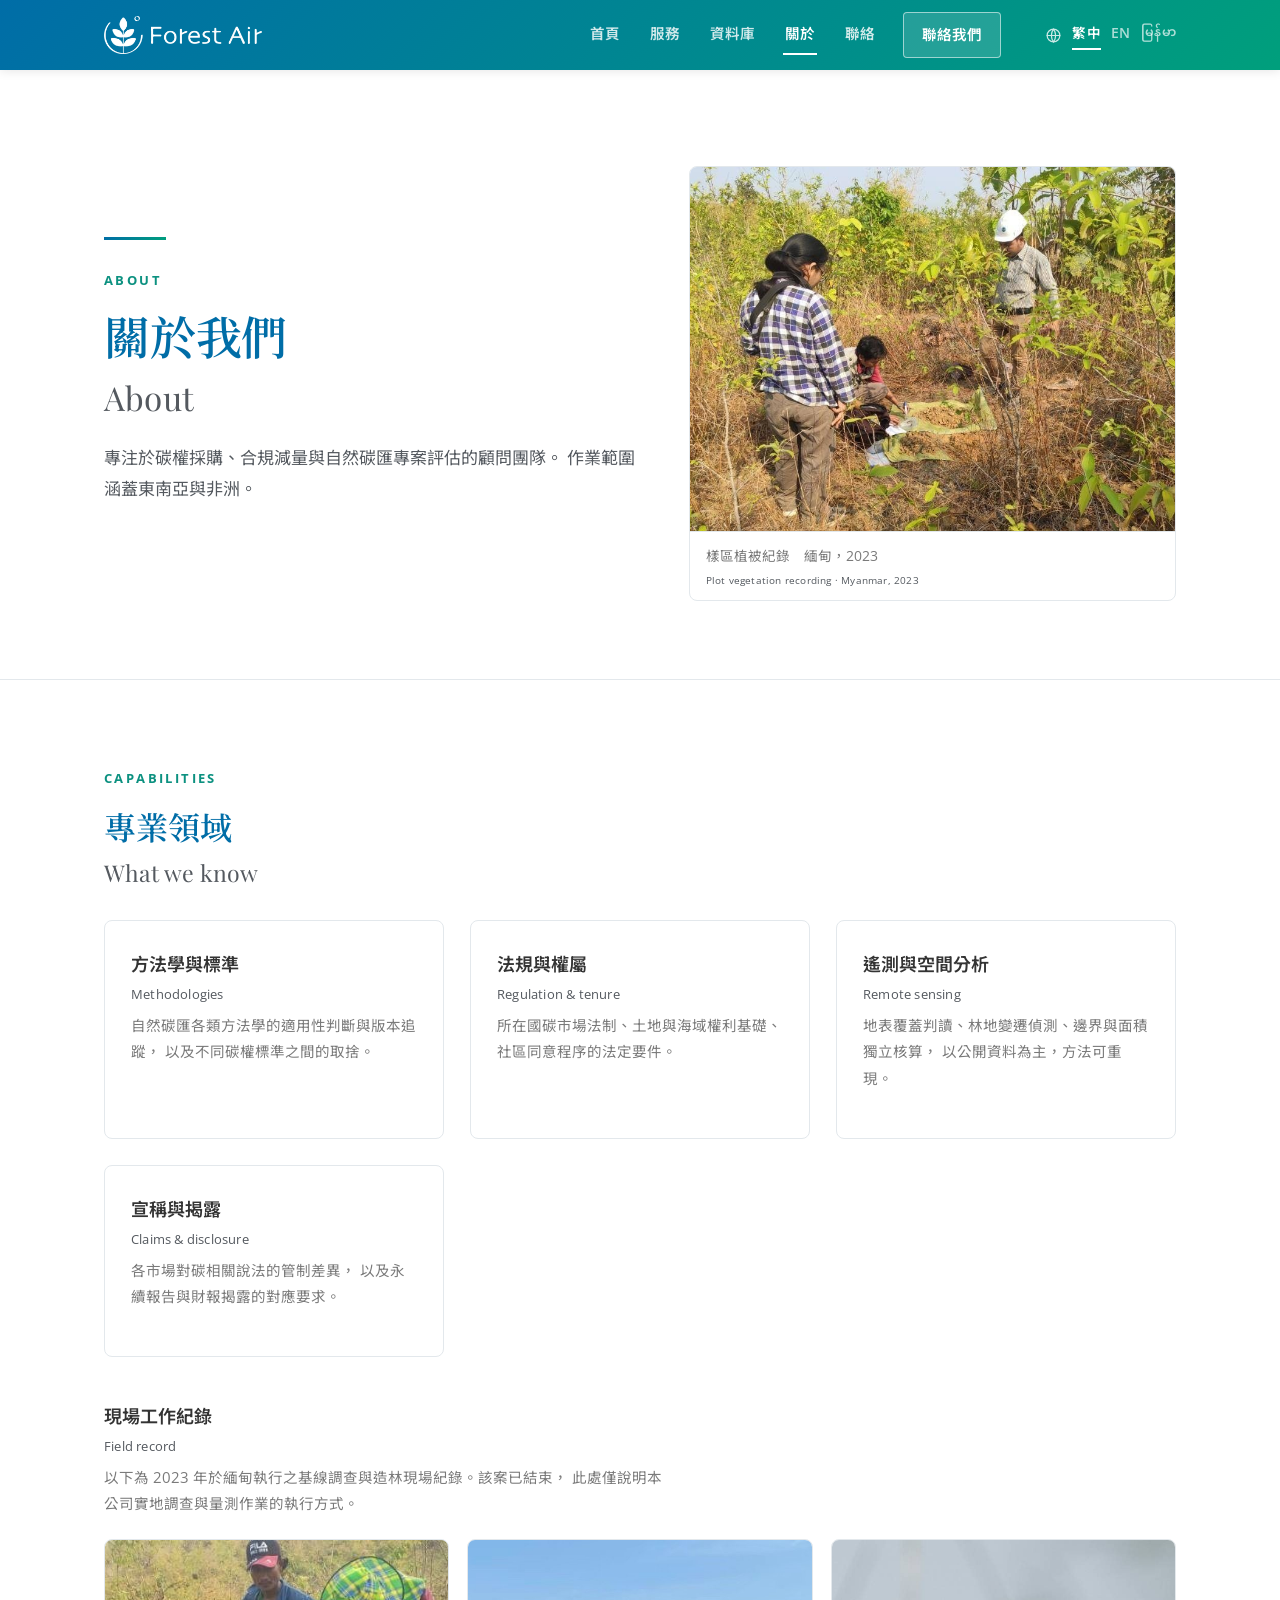
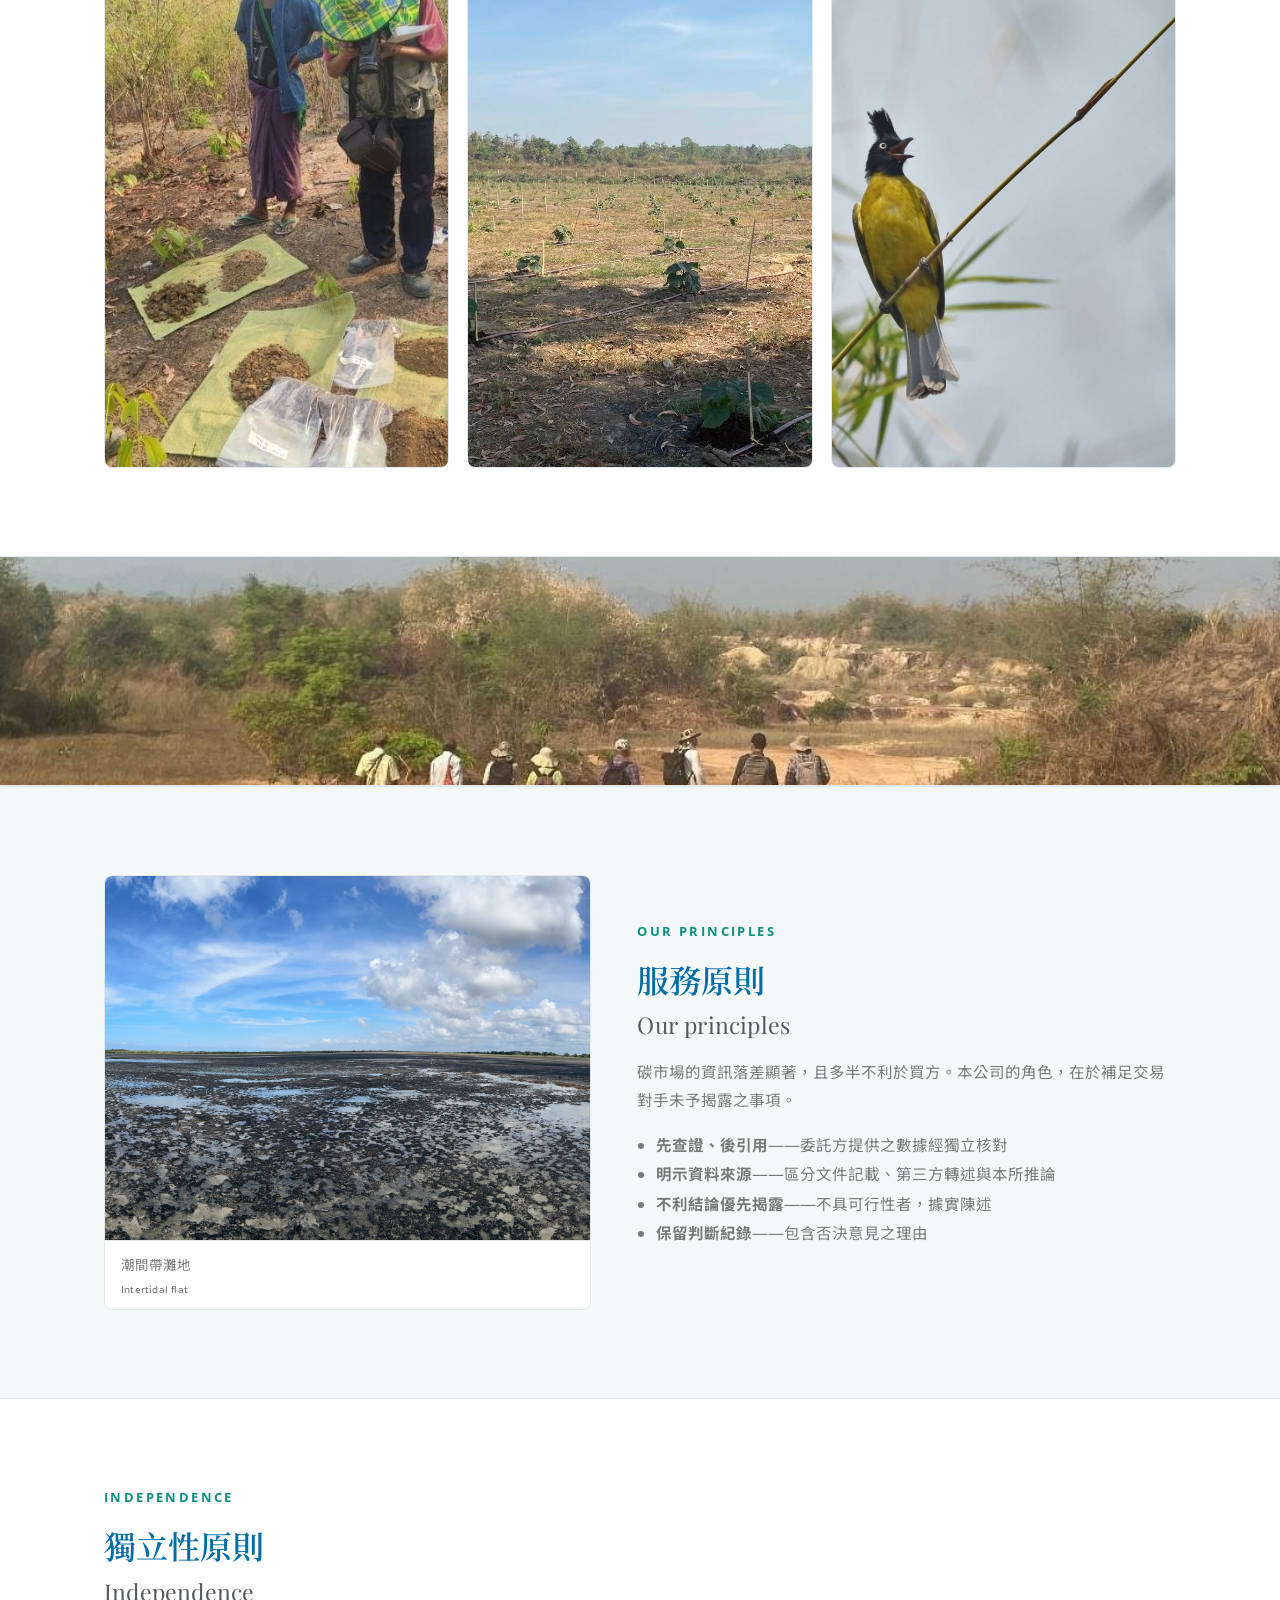
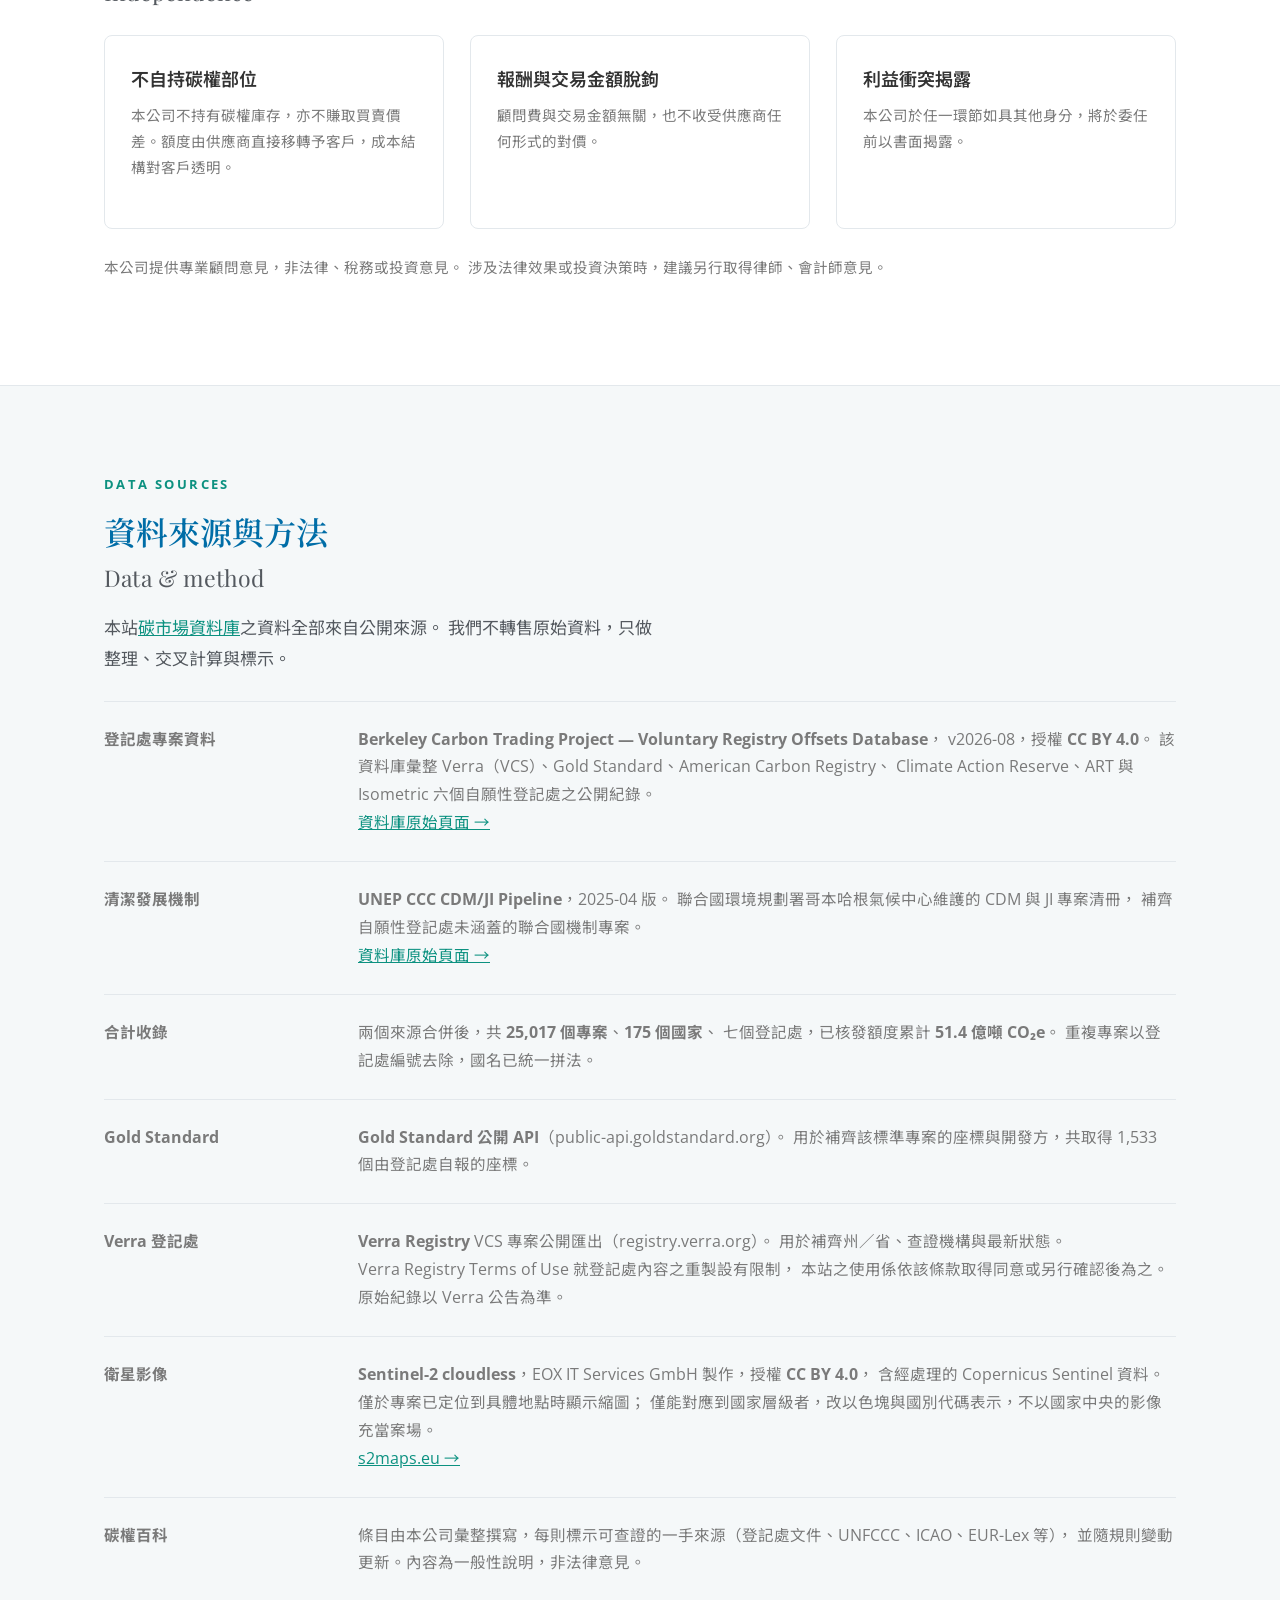
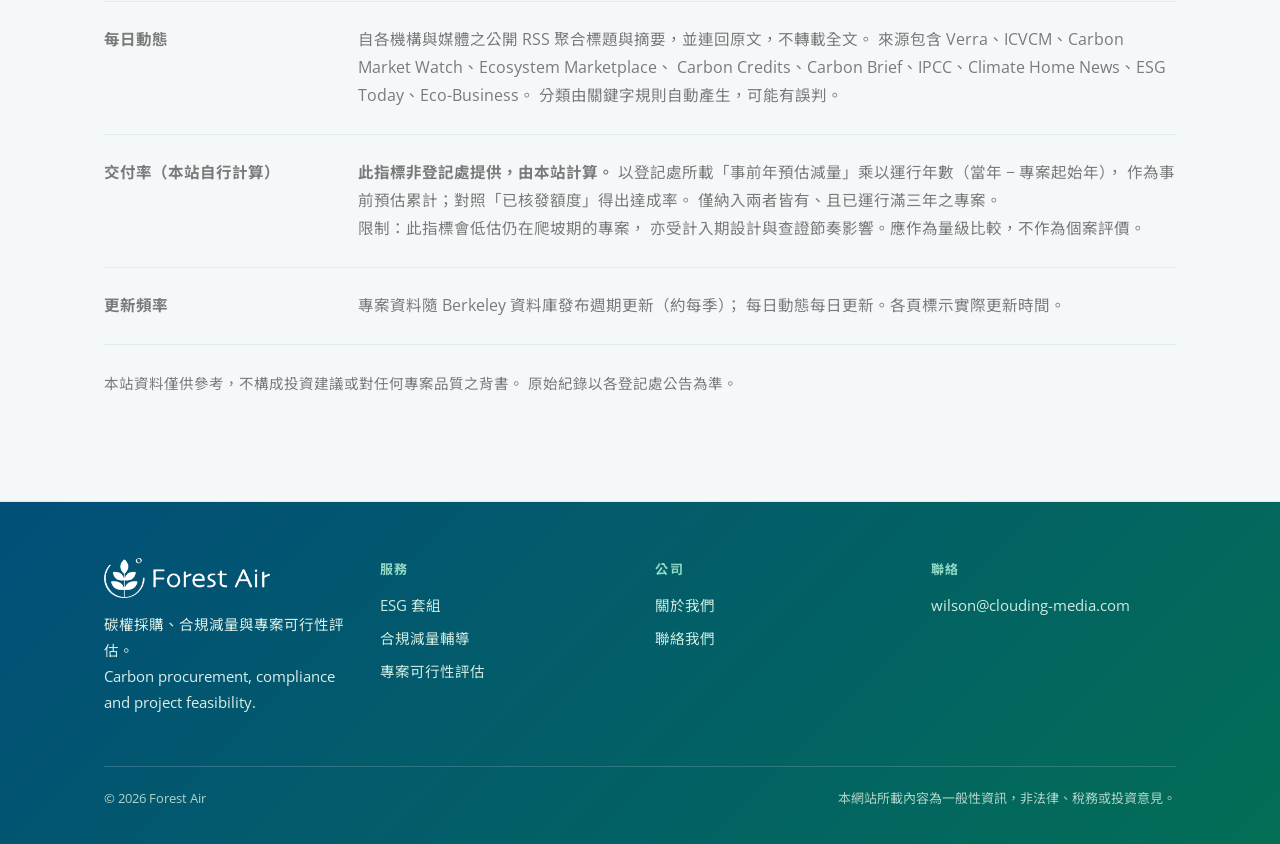
==== commit 2cce24c7: "換上現場作業照，修正遺留的 Clouding Media 字樣 替換八張純裝飾性的風景照，改用有證據力的現場作業影像 （樣線拉設、樣品袋與標籤、土壤採樣、團隊進場等）， 素材為 2023 年緬甸基線調" ====
--- a/about.html
+++ b/about.html
@@ -3,7 +3,7 @@
 <head>
 <meta charset="utf-8">
 <meta name="viewport" content="width=device-width,initial-scale=1">
-<title>關於｜Clouding Media</title>
+<title>關於｜Forest Air</title>
 <meta name="description" content="專注於碳權採購、合規減量與自然碳匯專案評估的顧問團隊。">
 <link rel="preconnect" href="https://fonts.googleapis.com">
 <link rel="preconnect" href="https://fonts.gstatic.com" crossorigin>
@@ -45,8 +45,8 @@
         作業範圍涵蓋東南亞與非洲。</p>
     </div>
     <figure class="figure">
-      <img class="ratio-4x3" src="images/wetland-marsh.jpg" alt="濕地草澤">
-      <figcaption>濕地草澤<span class="en">Wetland survey</span></figcaption>
+      <img class="ratio-4x3" src="images/veg-record.jpg" alt="樣區植被紀錄">
+      <figcaption>樣區植被紀錄　緬甸，2023<span class="en">Plot vegetation recording · Myanmar, 2023</span></figcaption>
     </figure>
   </div>
 </div>
@@ -79,10 +79,30 @@
         以及永續報告與財報揭露的對應要求。</p>
     </div>
   </div>
-</div>
-</section>
-
-<div class="band"><img src="images/coastal-track.jpg" alt="濱海路徑"></div>
+
+  <h3 style="margin-top:46px">現場工作紀錄<span class="en">Field record</span></h3>
+  <p class="small muted" style="margin-top:8px;max-width:62ch">
+    以下為 2023 年於緬甸執行之基線調查與造林現場紀錄。該案已結束，
+    此處僅說明本公司實地調查與量測作業的執行方式。</p>
+
+  <div class="imgrow" style="margin-top:22px">
+    <figure class="figure">
+      <img class="ratio-3x4" src="images/soil-samples.jpg" alt="土壤樣品編號">
+      <figcaption>土壤樣品編號　緬甸，2023<span class="en">Soil samples being labelled · Myanmar, 2023</span></figcaption>
+    </figure>
+    <figure class="figure">
+      <img class="ratio-3x4" src="images/planting-rows.jpg" alt="造林區幼樹">
+      <figcaption>造林區幼樹　緬甸，2023<span class="en">Young trees on the planting area · Myanmar, 2023</span></figcaption>
+    </figure>
+    <figure class="figure">
+      <img class="ratio-3x4" src="images/bulbul.jpg" alt="鵯停棲竹枝">
+      <figcaption>生物多樣性調查　緬甸，2023<span class="en">Biodiversity survey · Myanmar, 2023</span></figcaption>
+    </figure>
+  </div>
+</div>
+</section>
+
+<div class="band"><img src="images/team-track.jpg" alt="沿土路進場"></div>
 
 <section class="alt">
 <div class="wrap">
@@ -265,7 +285,7 @@
     </div>
   </div>
   <div class="copy">
-    <span>© 2026 Clouding Media</span><span class="sp"></span>
+    <span>© 2026 Forest Air</span><span class="sp"></span>
     <span>本網站所載內容為一般性資訊，非法律、稅務或投資意見。</span>
   </div>
 </div>
